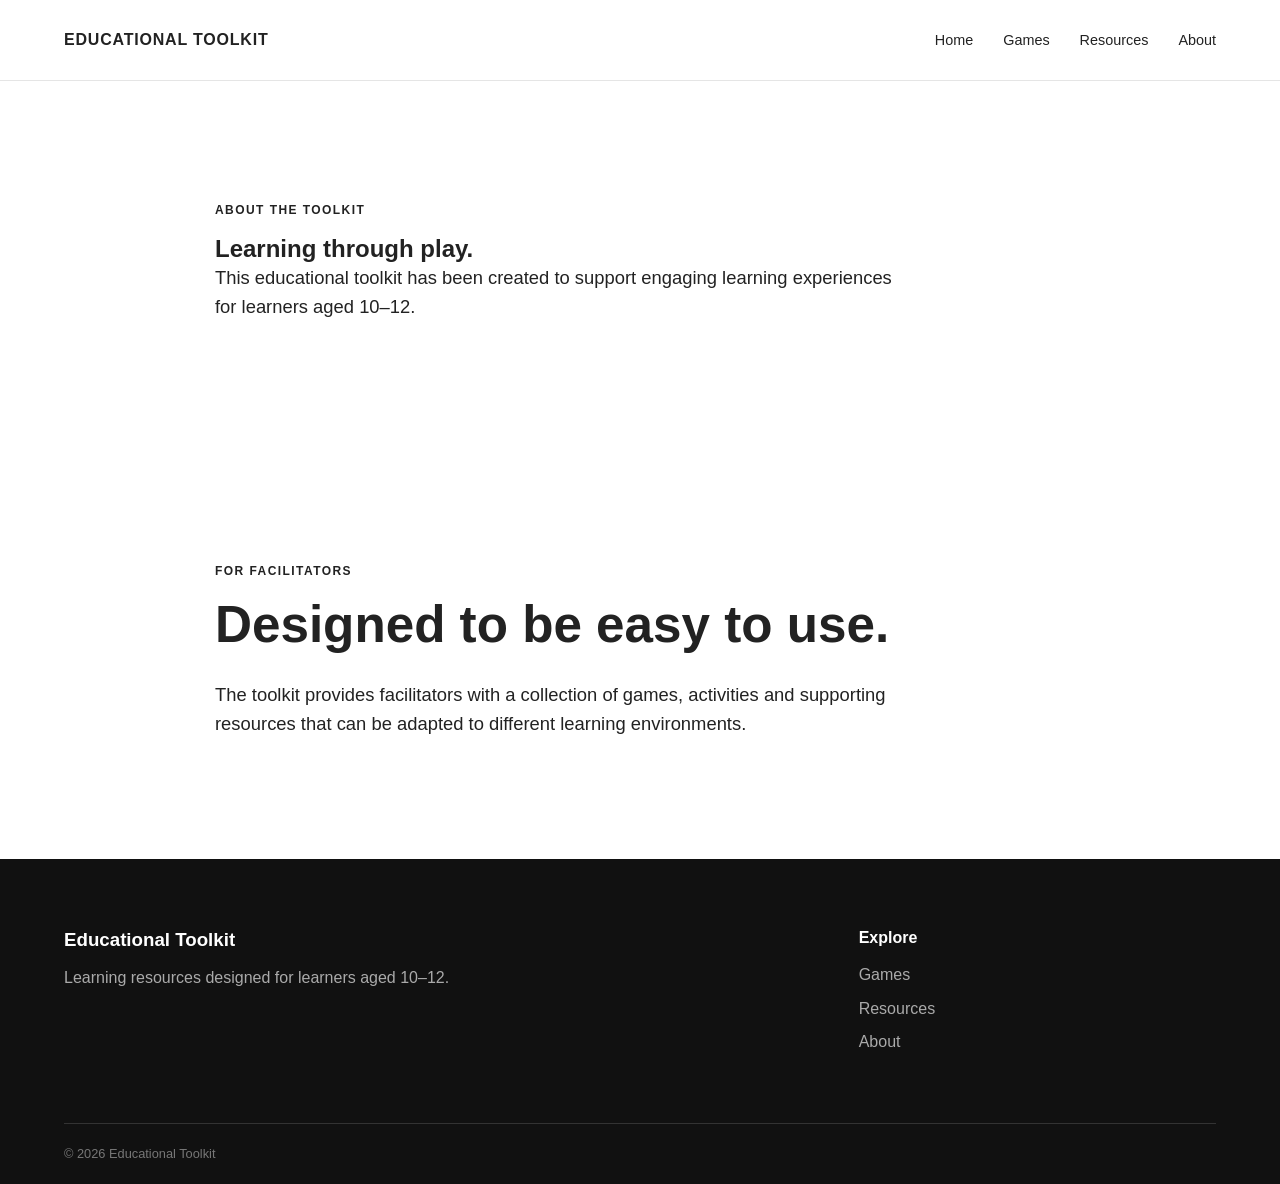
==== about.html @ 52271c6d "Create about.html" ====
<!DOCTYPE html>
<html lang="en">

<head>

    <meta charset="UTF-8">
    <meta name="viewport" content="width=device-width, initial-scale=1.0">

    <title>About | Educational Toolkit</title>

    <link rel="stylesheet" href="css/style.css">

</head>


<body>


    <header>

        <nav>

            <div class="logo">
                EDUCATIONAL TOOLKIT
            </div>

            <ul class="nav-links">

                <li>
                    <a href="index.html">Home</a>
                </li>

                <li>
                    <a href="games.html">Games</a>
                </li>

                <li>
                    <a href="resources.html">Resources</a>
                </li>

                <li>
                    <a href="about.html">About</a>
                </li>

            </ul>

        </nav>

    </header>


    <main>


        <section class="intro">

            <div class="section-container">

                <p class="eyebrow">
                    ABOUT THE TOOLKIT
                </p>

                <h1>
                    Learning through play.
                </h1>

                <p>
                    This educational toolkit has been created to support
                    engaging learning experiences for learners aged 10–12.
                </p>

            </div>

        </section>


        <section class="intro">

            <div class="section-container">

                <p class="eyebrow">
                    FOR FACILITATORS
                </p>

                <h2>
                    Designed to be easy to use.
                </h2>

                <p>
                    The toolkit provides facilitators with a collection
                    of games, activities and supporting resources that
                    can be adapted to different learning environments.
                </p>

            </div>

        </section>


    </main>


    <footer>

        <div class="footer-container">

            <div>

                <h3>
                    Educational Toolkit
                </h3>

                <p>
                    Learning resources designed for learners aged 10–12.
                </p>

            </div>


            <div>

                <h4>
                    Explore
                </h4>

                <a href="games.html">
                    Games
                </a>

                <a href="resources.html">
                    Resources
                </a>

                <a href="about.html">
                    About
                </a>

            </div>

        </div>


        <div class="footer-bottom">

            <p>
                © 2026 Educational Toolkit
            </p>

        </div>

    </footer>


</body>

</html>
---- css/style.css ----
/* ========================================
   RESET
======================================== */

* {
    margin: 0;
    padding: 0;
    box-sizing: border-box;
}

html {
    scroll-behavior: smooth;
}

body {
    font-family: Arial, Helvetica, sans-serif;
    color: #222;
    background: #f8f8f6;
    line-height: 1.6;
}


/* ========================================
   GLOBAL
======================================== */

a {
    color: inherit;
    text-decoration: none;
}

.section-container {
    width: min(1200px, 90%);
    margin: 0 auto;
}

.eyebrow {
    font-size: 0.75rem;
    font-weight: 700;
    letter-spacing: 0.12em;
    text-transform: uppercase;
    margin-bottom: 15px;
}

h1,
h2,
h3,
h4 {
    line-height: 1.15;
}

h2 {
    font-size: clamp(2rem, 4vw, 3.5rem);
}


/* ========================================
   NAVIGATION
======================================== */

header {
    width: 100%;
    background: #ffffff;
    border-bottom: 1px solid #e5e5e5;
}

nav {
    width: min(1200px, 90%);
    min-height: 80px;
    margin: 0 auto;

    display: flex;
    align-items: center;
    justify-content: space-between;
    gap: 30px;
}

.logo {
    font-size: 1rem;
    font-weight: 700;
    letter-spacing: 0.05em;
}

.nav-links {
    display: flex;
    align-items: center;
    gap: 30px;
    list-style: none;
}

.nav-links a {
    font-size: 0.9rem;
    transition: opacity 0.2s ease;
}

.nav-links a:hover {
    opacity: 0.5;
}


/* ========================================
   BUTTONS
======================================== */

.button {
    display: inline-block;

    padding: 14px 24px;

    background: #222;
    color: #fff;

    border: 1px solid #222;
    border-radius: 4px;

    font-size: 0.9rem;
    font-weight: 600;

    transition: all 0.2s ease;
}

.button:hover {
    background: transparent;
    color: #222;
}

.button.secondary {
    background: transparent;
    color: #222;
}

.button.secondary:hover {
    background: #222;
    color: #fff;
}

.text-link {
    font-weight: 600;
    font-size: 0.9rem;
}


/* ========================================
   HERO
======================================== */

.hero {
    min-height: 650px;

    display: flex;
    align-items: center;

    background: #e9e9e4;
}

.hero-content {
    width: min(1200px, 90%);
    margin: 0 auto;
}

.hero h1 {
    max-width: 800px;
    font-size: clamp(3.5rem, 8vw, 7rem);
    margin-bottom: 30px;
    letter-spacing: -0.04em;
}

.hero-text {
    max-width: 600px;
    font-size: 1.2rem;
    margin-bottom: 35px;
}

.hero-buttons {
    display: flex;
    flex-wrap: wrap;
    gap: 12px;
}


/* ========================================
   INTRODUCTION
======================================== */

.intro {
    padding: 120px 0;
    background: #ffffff;
}

.intro .section-container {
    max-width: 850px;
}

.intro h2 {
    margin-bottom: 25px;
}

.intro p:last-child {
    max-width: 700px;
    font-size: 1.15rem;
}


/* ========================================
   GAMES PREVIEW
======================================== */

.games-preview {
    padding: 120px 0;
}

.section-heading {
    display: flex;
    justify-content: space-between;
    align-items: flex-end;
    gap: 30px;

    margin-bottom: 50px;
}

.game-grid {
    display: grid;
    grid-template-columns: repeat(3, 1fr);
    gap: 25px;
}

.game-card {
    background: #ffffff;
    border: 1px solid #e5e5e5;
}

.game-image {
    aspect-ratio: 4 / 3;

    display: flex;
    align-items: center;
    justify-content: center;

    background: #e2e2dc;

    color: #777;
    font-size: 0.75rem;
    letter-spacing: 0.08em;
}

.game-content {
    padding: 30px;
}

.game-number {
    font-size: 0.75rem;
    font-weight: 700;
    margin-bottom: 10px;
}

.game-content h3 {
    font-size: 1.6rem;
    margin-bottom: 12px;
}

.game-content p {
    color: #666;
    margin-bottom: 20px;
}

.game-content a {
    font-size: 0.9rem;
    font-weight: 600;
}


/* ========================================
   RESOURCES
======================================== */

.resources-preview {
    padding: 120px 0;
    background: #222;
    color: #ffffff;
}

.resources-preview .section-container {
    max-width: 800px;
}

.resources-preview h2 {
    margin-bottom: 25px;
}

.resources-preview p:not(.eyebrow) {
    max-width: 650px;
    margin-bottom: 35px;
    color: #d0d0d0;
}

.resources-preview .button {
    background: #ffffff;
    color: #222;
    border-color: #ffffff;
}

.resources-preview .button:hover {
    background: transparent;
    color: #ffffff;
}


/* ========================================
   FOOTER
======================================== */

footer {
    background: #111;
    color: #ffffff;
    padding: 70px 0 20px;
}

.footer-container {
    width: min(1200px, 90%);
    margin: 0 auto 60px;

    display: grid;
    grid-template-columns: 2fr 1fr;
    gap: 80px;
}

.footer-container h3 {
    margin-bottom: 15px;
}

.footer-container h4 {
    margin-bottom: 15px;
}

.footer-container p {
    max-width: 400px;
    color: #aaa;
}

.footer-container a {
    display: block;
    color: #aaa;
    margin-bottom: 8px;
}

.footer-container a:hover {
    color: #ffffff;
}

.footer-bottom {
    width: min(1200px, 90%);
    margin: 0 auto;
    padding-top: 20px;

    border-top: 1px solid #333;

    color: #777;
    font-size: 0.8rem;
}


/* ========================================
   RESPONSIVE
======================================== */

@media (max-width: 800px) {

    nav {
        min-height: auto;
        padding: 20px 0;

        flex-direction: column;
        align-items: flex-start;
    }

    .nav-links {
        flex-wrap: wrap;
        gap: 15px;
    }

    .hero {
        min-height: 550px;
    }

    .game-grid {
        grid-template-columns: 1fr;
    }

    .section-heading {
        align-items: flex-start;
        flex-direction: column;
    }

    .footer-container {
        grid-template-columns: 1fr;
        gap: 40px;
    }

}


@media (max-width: 500px) {

    .hero h1 {
        font-size: 3.2rem;
    }

    .hero-text {
        font-size: 1rem;
    }

    .intro,
    .games-preview,
    .resources-preview {
        padding: 80px 0;
    }

}
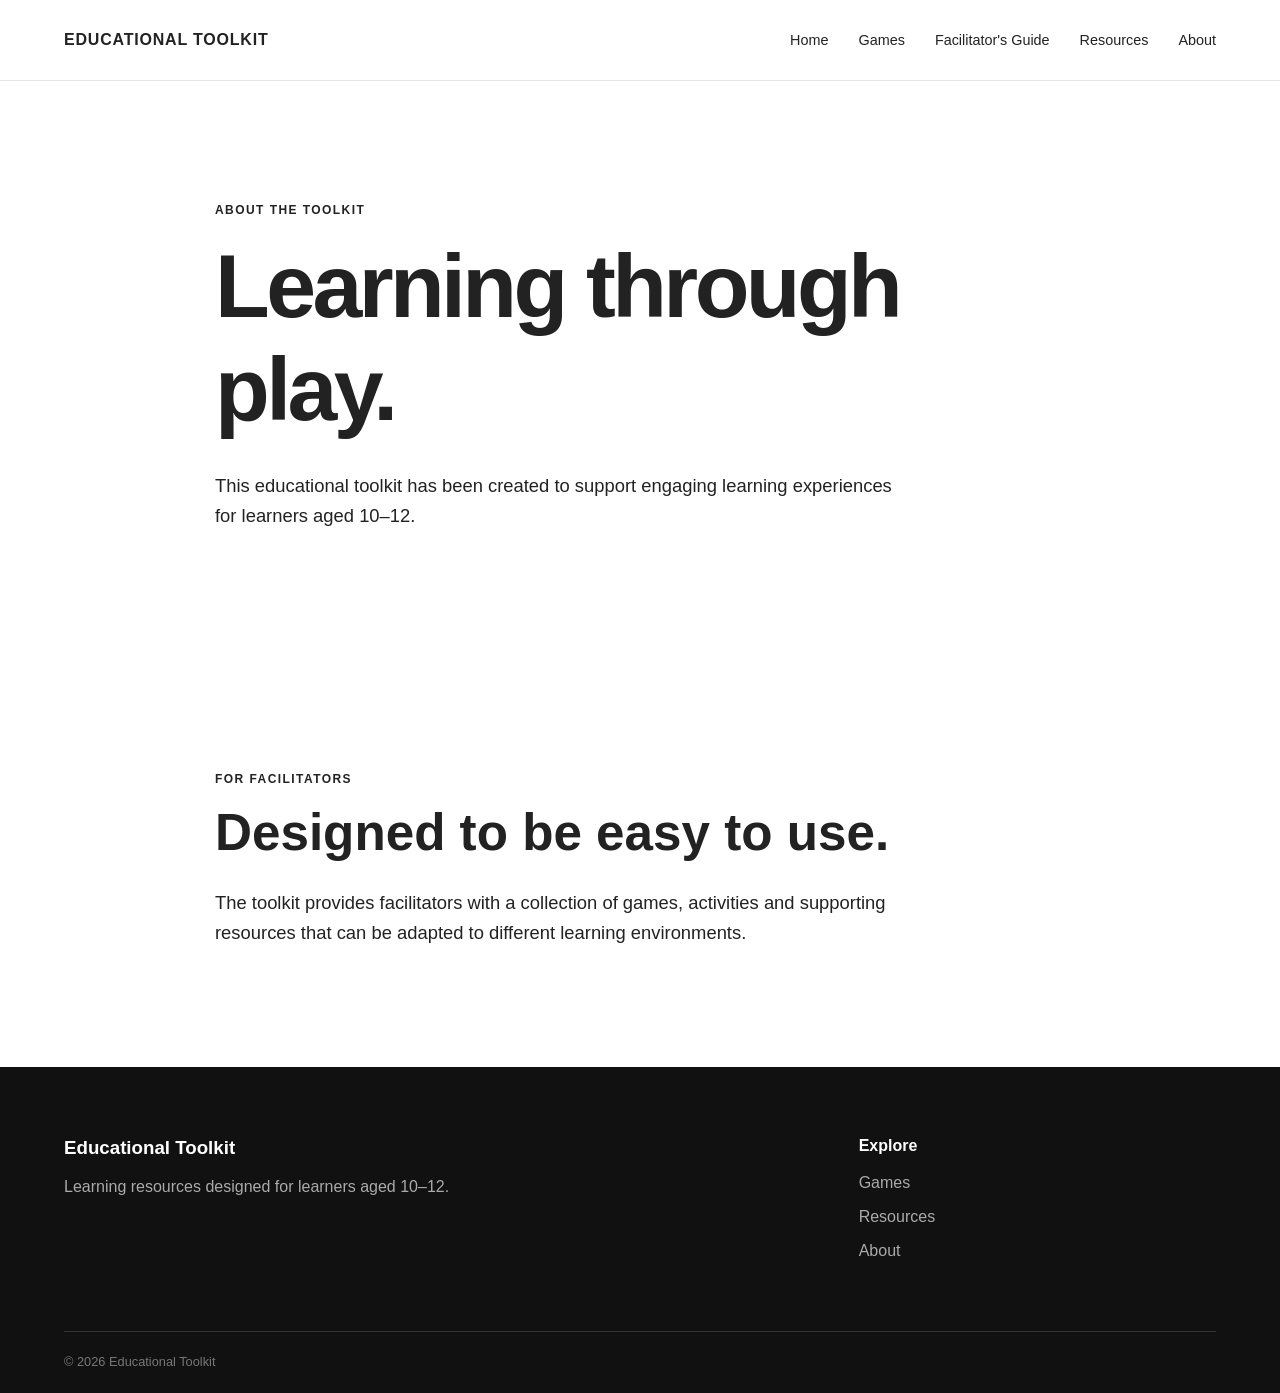
==== commit d6566ad7: "Update about.html" ====
--- a/about.html
+++ b/about.html
@@ -24,26 +24,39 @@
                 EDUCATIONAL TOOLKIT
             </div>
 
-            <ul class="nav-links">
+           <ul class="nav-links">
 
-                <li>
-                    <a href="index.html">Home</a>
-                </li>
+    <li>
+        <a href="index.html">
+            Home
+        </a>
+    </li>
 
-                <li>
-                    <a href="games.html">Games</a>
-                </li>
+    <li>
+        <a href="games.html">
+            Games
+        </a>
+    </li>
 
-                <li>
-                    <a href="resources.html">Resources</a>
-                </li>
+    <li>
+        <a href="facilitator-guide.html">
+            Facilitator's Guide
+        </a>
+    </li>
 
-                <li>
-                    <a href="about.html">About</a>
-                </li>
+    <li>
+        <a href="resources.html">
+            Resources
+        </a>
+    </li>
 
-            </ul>
+    <li>
+        <a href="about.html">
+            About
+        </a>
+    </li>
 
+</ul>
         </nav>
 
     </header>
--- a/css/style.css
+++ b/css/style.css
@@ -108,7 +108,7 @@
     padding: 14px 24px;
 
     background: #222;
-    color: #fff;
+    color: #ffffff;
 
     border: 1px solid #222;
     border-radius: 4px;
@@ -131,7 +131,7 @@
 
 .button.secondary:hover {
     background: #222;
-    color: #fff;
+    color: #ffffff;
 }
 
 .text-link {
@@ -150,26 +150,67 @@
     display: flex;
     align-items: center;
 
-    background: #e9e9e4;
-}
+    position: relative;
+    overflow: hidden;
+
+    background-image: url("../img/landinghero.png");
+    background-size: cover;
+    background-position: center;
+    background-repeat: no-repeat;
+
+    color: #FDFDE5;
+}
+
+
+/* Hero content */
 
 .hero-content {
     width: min(1200px, 90%);
     margin: 0 auto;
-}
+
+    position: relative;
+    z-index: 2;
+
+    color: #FDFDE5;
+}
+
+
+/* Small hero heading */
+
+.hero .eyebrow {
+    color: #FDFDE5;
+}
+
+
+/* Main hero heading */
 
 .hero h1 {
     max-width: 800px;
+
     font-size: clamp(3.5rem, 8vw, 7rem);
+
     margin-bottom: 30px;
+
     letter-spacing: -0.04em;
-}
-
-.hero-text {
+
+    color: #FDFDE5;
+}
+
+
+/* Hero paragraph */
+
+.hero .hero-text {
     max-width: 600px;
+
     font-size: 1.2rem;
+
     margin-bottom: 35px;
-}
+
+    color: #FDFDE5;
+}
+
+
+/* Hero buttons */
 
 .hero-buttons {
     display: flex;
@@ -191,6 +232,14 @@
     max-width: 850px;
 }
 
+.intro h1 {
+    font-size: clamp(3rem, 7vw, 6rem);
+
+    margin-bottom: 30px;
+
+    letter-spacing: -0.04em;
+}
+
 .intro h2 {
     margin-bottom: 25px;
 }
@@ -213,6 +262,7 @@
     display: flex;
     justify-content: space-between;
     align-items: flex-end;
+
     gap: 30px;
 
     margin-bottom: 50px;
@@ -220,51 +270,62 @@
 
 .game-grid {
     display: grid;
-    grid-template-columns: repeat(3, 1fr);
-    gap: 25px;
+    grid-template-columns: repeat(4, 1fr);
+    gap: 20px;
 }
 
 .game-card {
     background: #ffffff;
     border: 1px solid #e5e5e5;
-}
+
+    transition: transform 0.2s ease,
+                box-shadow 0.2s ease;
+}
+
+.game-card:hover {
+    transform: translateY(-4px);
+
+    box-shadow: 0 10px 30px rgba(0, 0, 0, 0.08);
+}
+
+
+/* Placeholder image */
 
 .game-image {
-    aspect-ratio: 4 / 3;
-
-    display: flex;
-    align-items: center;
-    justify-content: center;
+    width: 100%;
+    aspect-ratio: 1 / 1;
+
+    display: block;
+
+    object-fit: cover;
 
     background: #e2e2dc;
-
-    color: #777;
-    font-size: 0.75rem;
-    letter-spacing: 0.08em;
 }
 
 .game-content {
-    padding: 30px;
+    padding: 18px;
 }
 
 .game-number {
-    font-size: 0.75rem;
+    font-size: 0.65rem;
     font-weight: 700;
-    margin-bottom: 10px;
+    margin-bottom: 6px;
 }
 
 .game-content h3 {
-    font-size: 1.6rem;
-    margin-bottom: 12px;
+    font-size: 1.15rem;
+    margin-bottom: 8px;
 }
 
 .game-content p {
     color: #666;
-    margin-bottom: 20px;
+    font-size: 0.85rem;
+    margin-bottom: 15px;
 }
 
 .game-content a {
     font-size: 0.9rem;
+
     font-weight: 600;
 }
 
@@ -275,7 +336,9 @@
 
 .resources-preview {
     padding: 120px 0;
+
     background: #222;
+
     color: #ffffff;
 }
 
@@ -289,18 +352,23 @@
 
 .resources-preview p:not(.eyebrow) {
     max-width: 650px;
+
     margin-bottom: 35px;
+
     color: #d0d0d0;
 }
 
 .resources-preview .button {
     background: #ffffff;
+
     color: #222;
+
     border-color: #ffffff;
 }
 
 .resources-preview .button:hover {
     background: transparent;
+
     color: #ffffff;
 }
 
@@ -310,17 +378,22 @@
 ======================================== */
 
 footer {
-    background: #111;
+    background: #111111;
+
     color: #ffffff;
+
     padding: 70px 0 20px;
 }
 
 .footer-container {
     width: min(1200px, 90%);
+
     margin: 0 auto 60px;
 
     display: grid;
+
     grid-template-columns: 2fr 1fr;
+
     gap: 80px;
 }
 
@@ -334,13 +407,18 @@
 
 .footer-container p {
     max-width: 400px;
-    color: #aaa;
+
+    color: #aaaaaa;
 }
 
 .footer-container a {
     display: block;
-    color: #aaa;
+
+    color: #aaaaaa;
+
     margin-bottom: 8px;
+
+    transition: color 0.2s ease;
 }
 
 .footer-container a:hover {
@@ -349,12 +427,15 @@
 
 .footer-bottom {
     width: min(1200px, 90%);
+
     margin: 0 auto;
+
     padding-top: 20px;
 
-    border-top: 1px solid #333;
-
-    color: #777;
+    border-top: 1px solid #333333;
+
+    color: #777777;
+
     font-size: 0.8rem;
 }
 
@@ -368,7 +449,6 @@
     nav {
         min-height: auto;
         padding: 20px 0;
-
         flex-direction: column;
         align-items: flex-start;
     }
@@ -383,7 +463,7 @@
     }
 
     .game-grid {
-        grid-template-columns: 1fr;
+        grid-template-columns: repeat(2, 1fr);
     }
 
     .section-heading {
@@ -395,9 +475,12 @@
         grid-template-columns: 1fr;
         gap: 40px;
     }
-
-}
-
+}
+
+
+/* ========================================
+   SMALL MOBILE
+======================================== */
 
 @media (max-width: 500px) {
 
@@ -407,6 +490,15 @@
 
     .hero-text {
         font-size: 1rem;
+    }
+
+    .hero-buttons {
+        flex-direction: column;
+        align-items: flex-start;
+    }
+
+    .game-grid {
+        grid-template-columns: 1fr;
     }
 
     .intro,
@@ -414,5 +506,717 @@
     .resources-preview {
         padding: 80px 0;
     }
-
-}
+}
+
+/* ========================================
+   GAME DETAIL PAGE
+======================================== */
+
+.game-detail-hero {
+    padding: 80px 0 120px;
+    background: #f8f8f6;
+}
+
+.back-link {
+    display: inline-block;
+    margin-bottom: 50px;
+
+    font-size: 0.9rem;
+    font-weight: 600;
+
+    color: #222;
+}
+
+.game-detail-grid {
+    display: grid;
+    grid-template-columns: 1fr 1fr;
+    gap: 80px;
+
+    align-items: center;
+}
+
+.game-detail-image {
+    width: 100%;
+}
+
+.game-detail-image img {
+    display: block;
+
+    width: 100%;
+    height: auto;
+
+    object-fit: cover;
+}
+
+.game-detail-info h1 {
+    font-size: clamp(3rem, 6vw, 5.5rem);
+
+    margin-bottom: 25px;
+
+    letter-spacing: -0.04em;
+}
+
+.game-intro {
+    max-width: 600px;
+
+    font-size: 1.15rem;
+
+    color: #555;
+
+    margin-bottom: 40px;
+}
+
+
+/* Game information */
+
+.game-meta {
+    display: flex;
+    flex-wrap: wrap;
+
+    gap: 35px;
+
+    padding: 25px 0;
+
+    margin-bottom: 30px;
+
+    border-top: 1px solid #ddd;
+    border-bottom: 1px solid #ddd;
+}
+
+.game-meta div {
+    display: flex;
+    flex-direction: column;
+
+    gap: 4px;
+}
+
+.game-meta span {
+    font-size: 0.7rem;
+
+    font-weight: 700;
+
+    text-transform: uppercase;
+
+    letter-spacing: 0.1em;
+
+    color: #777;
+}
+
+.game-meta strong {
+    font-size: 0.95rem;
+}
+
+
+/* Download buttons */
+
+.download-buttons {
+    display: flex;
+    flex-wrap: wrap;
+
+    gap: 12px;
+}
+
+
+/* ========================================
+   GAME DESCRIPTION
+======================================== */
+
+.game-description {
+    padding: 120px 0;
+
+    background: #ffffff;
+}
+
+.game-description-grid {
+    display: grid;
+
+    grid-template-columns: 1fr 1fr;
+
+    gap: 80px;
+}
+
+.game-description h2 {
+    margin-top: 10px;
+}
+
+.game-description-grid > div:last-child p {
+    max-width: 650px;
+
+    margin-bottom: 20px;
+
+    color: #555;
+
+    font-size: 1.05rem;
+}
+
+
+/* ========================================
+   LEARNING OUTCOMES
+======================================== */
+
+.learning-outcomes {
+    padding: 120px 0;
+
+    background: #f8f8f6;
+}
+
+.learning-outcomes h2 {
+    margin-bottom: 50px;
+}
+
+.outcomes-grid {
+    display: grid;
+
+    grid-template-columns: repeat(3, 1fr);
+
+    gap: 30px;
+}
+
+.outcome {
+    padding: 30px;
+
+    background: #ffffff;
+
+    border: 1px solid #e5e5e5;
+}
+
+.outcome span {
+    display: block;
+
+    font-size: 0.7rem;
+
+    font-weight: 700;
+
+    margin-bottom: 25px;
+
+    letter-spacing: 0.1em;
+}
+
+.outcome h3 {
+    font-size: 1.3rem;
+
+    margin-bottom: 12px;
+}
+
+.outcome p {
+    color: #666;
+
+    font-size: 0.9rem;
+}
+
+
+/* ========================================
+   DOWNLOAD SECTION
+======================================== */
+
+.download-section {
+    padding: 120px 0;
+
+    background: #222;
+
+    color: #ffffff;
+}
+
+.download-section h2 {
+    margin-bottom: 20px;
+}
+
+.download-section > .section-container > p:not(.eyebrow) {
+    max-width: 600px;
+
+    margin-bottom: 35px;
+
+    color: #d0d0d0;
+}
+
+.download-section .button {
+    background: #ffffff;
+
+    color: #222;
+
+    border-color: #ffffff;
+}
+
+.download-section .button:hover {
+    background: transparent;
+
+    color: #ffffff;
+}
+
+.download-section .button.secondary {
+    background: transparent;
+
+    color: #ffffff;
+
+    border-color: #ffffff;
+}
+
+.download-section .button.secondary:hover {
+    background: #ffffff;
+
+    color: #222;
+}
+
+
+/* ========================================
+   GAME PAGE RESPONSIVE
+======================================== */
+
+@media (max-width: 800px) {
+
+    .game-detail-grid {
+        grid-template-columns: 1fr;
+
+        gap: 50px;
+    }
+
+    .game-description-grid {
+        grid-template-columns: 1fr;
+
+        gap: 40px;
+    }
+
+    .outcomes-grid {
+        grid-template-columns: 1fr;
+    }
+
+    .game-detail-hero,
+    .game-description,
+    .learning-outcomes,
+    .download-section {
+        padding: 80px 0;
+    }
+
+}
+
+
+@media (max-width: 500px) {
+
+    .game-detail-info h1 {
+        font-size: 3rem;
+    }
+
+    .game-meta {
+        gap: 20px;
+    }
+
+    .download-buttons {
+        flex-direction: column;
+
+/* ========================================
+   FACILITATOR'S GUIDE
+======================================== */
+
+.guide-hero {
+    padding: 120px 0;
+    background: #f8f8f6;
+}
+
+.guide-hero .section-container {
+    max-width: 900px;
+}
+
+.guide-hero h1 {
+    font-size: clamp(3.5rem, 8vw, 7rem);
+    margin-bottom: 30px;
+    letter-spacing: -0.04em;
+}
+
+.guide-intro {
+    max-width: 650px;
+    font-size: 1.25rem;
+    color: #555;
+    margin-bottom: 35px;
+}
+
+
+/* ========================================
+   GUIDE ABOUT
+======================================== */
+
+.guide-about {
+    padding: 120px 0;
+    background: #ffffff;
+}
+
+.guide-grid {
+    display: grid;
+    grid-template-columns: 1fr 1fr;
+    gap: 80px;
+    align-items: start;
+}
+
+.guide-grid h2 {
+    margin-bottom: 25px;
+}
+
+.guide-grid p {
+    color: #666;
+    margin-bottom: 20px;
+}
+
+
+/* ========================================
+   GUIDE CONTENT
+======================================== */
+
+.guide-content {
+    padding: 120px 0;
+    background: #f8f8f6;
+}
+
+.guide-content h2 {
+    margin-bottom: 50px;
+}
+
+.guide-cards {
+    display: grid;
+    grid-template-columns: repeat(2, 1fr);
+    gap: 20px;
+}
+
+.guide-card {
+    background: #ffffff;
+    border: 1px solid #e5e5e5;
+    padding: 35px;
+    transition: transform 0.2s ease,
+                box-shadow 0.2s ease;
+}
+
+.guide-card:hover {
+    transform: translateY(-4px);
+    box-shadow: 0 10px 30px rgba(0, 0, 0, 0.08);
+}
+
+.guide-card span {
+    display: block;
+    font-size: 0.7rem;
+    font-weight: 700;
+    margin-bottom: 20px;
+}
+
+.guide-card h3 {
+    font-size: 1.4rem;
+    margin-bottom: 12px;
+}
+
+.guide-card p {
+    color: #666;
+    font-size: 0.95rem;
+}
+
+
+/* ========================================
+   GUIDE STEPS
+======================================== */
+
+.guide-steps {
+    padding: 120px 0;
+    background: #ffffff;
+}
+
+.guide-steps h2 {
+    margin-bottom: 50px;
+}
+
+.steps-grid {
+    display: grid;
+    grid-template-columns: repeat(4, 1fr);
+    gap: 25px;
+}
+
+.guide-step {
+    border-top: 1px solid #222;
+    padding-top: 25px;
+}
+
+.guide-step span {
+    display: block;
+    font-size: 0.7rem;
+    font-weight: 700;
+    margin-bottom: 20px;
+}
+
+.guide-step h3 {
+    font-size: 1.3rem;
+    margin-bottom: 12px;
+}
+
+.guide-step p {
+    color: #666;
+    font-size: 0.9rem;
+}
+
+
+/* ========================================
+   GUIDE DOWNLOAD
+======================================== */
+
+.guide-download {
+    padding: 120px 0;
+    background: #222;
+    color: #ffffff;
+}
+
+.guide-download .section-container {
+    max-width: 800px;
+}
+
+.guide-download h2 {
+    margin-bottom: 25px;
+}
+
+.guide-download p:not(.eyebrow) {
+    max-width: 600px;
+    color: #d0d0d0;
+    margin-bottom: 35px;
+}
+
+.guide-download .button {
+    background: #ffffff;
+    color: #222;
+    border-color: #ffffff;
+}
+
+.guide-download .button:hover {
+    background: transparent;
+    color: #ffffff;
+}
+
+
+/* ========================================
+   GUIDE RESPONSIVE
+======================================== */
+
+@media (max-width: 800px) {
+
+    .guide-grid {
+        grid-template-columns: 1fr;
+        gap: 40px;
+    }
+
+    .guide-cards {
+        grid-template-columns: 1fr;
+    }
+
+    .steps-grid {
+        grid-template-columns: 1fr 1fr;
+        gap: 40px 20px;
+    }
+
+    .guide-hero,
+    .guide-about,
+    .guide-content,
+    .guide-steps,
+    .guide-download {
+        padding: 80px 0;
+    }
+
+}
+
+
+@media (max-width: 500px) {
+
+    .steps-grid {
+        grid-template-columns: 1fr;
+    }
+
+    .guide-hero h1 {
+        font-size: 3.2rem;
+    }
+
+    .guide-intro {
+        font-size: 1rem;
+    }
+
+}
+        align-items: flex-start;
+    }
+
+}
+
+/* ========================================
+   FACILITATOR GUIDE PAGE
+======================================== */
+
+.facilitator-page {
+    background: #f8f8f6;
+}
+
+
+/* HERO */
+
+.facilitator-page .guide-hero {
+    padding: 120px 0;
+    background: #f8f8f6;
+}
+
+.facilitator-page .guide-hero .section-container {
+    max-width: 900px;
+}
+
+.facilitator-page .guide-hero h1 {
+    font-size: clamp(3.5rem, 8vw, 7rem);
+    margin-bottom: 30px;
+    letter-spacing: -0.04em;
+}
+
+.facilitator-page .guide-intro {
+    max-width: 650px;
+    font-size: 1.25rem;
+    color: #555;
+    margin-bottom: 35px;
+}
+
+
+/* ABOUT */
+
+.facilitator-page .guide-about {
+    padding: 120px 0;
+    background: #ffffff;
+}
+
+.facilitator-page .guide-grid {
+    display: grid;
+    grid-template-columns: 1fr 1fr;
+    gap: 80px;
+}
+
+.facilitator-page .guide-grid p {
+    color: #666;
+    margin-bottom: 20px;
+}
+
+
+/* CONTENT */
+
+.facilitator-page .guide-content {
+    padding: 120px 0;
+    background: #f8f8f6;
+}
+
+.facilitator-page .guide-content h2 {
+    margin-bottom: 50px;
+}
+
+.facilitator-page .guide-cards {
+    display: grid;
+    grid-template-columns: repeat(2, 1fr);
+    gap: 20px;
+}
+
+.facilitator-page .guide-card {
+    background: #ffffff;
+    border: 1px solid #e5e5e5;
+    padding: 35px;
+}
+
+.facilitator-page .guide-card span {
+    display: block;
+    font-size: 0.7rem;
+    font-weight: 700;
+    margin-bottom: 20px;
+}
+
+.facilitator-page .guide-card h3 {
+    font-size: 1.4rem;
+    margin-bottom: 12px;
+}
+
+.facilitator-page .guide-card p {
+    color: #666;
+}
+
+
+/* STEPS */
+
+.facilitator-page .guide-steps {
+    padding: 120px 0;
+    background: #ffffff;
+}
+
+.facilitator-page .guide-steps h2 {
+    margin-bottom: 50px;
+}
+
+.facilitator-page .guide-steps .steps-grid {
+    display: grid;
+    grid-template-columns: repeat(4, 1fr);
+    gap: 25px;
+}
+
+.facilitator-page .guide-step {
+    border-top: 1px solid #222;
+    padding-top: 25px;
+}
+
+.facilitator-page .guide-step span {
+    display: block;
+    font-size: 0.7rem;
+    font-weight: 700;
+    margin-bottom: 20px;
+}
+
+.facilitator-page .guide-step h3 {
+    font-size: 1.3rem;
+    margin-bottom: 12px;
+}
+
+.facilitator-page .guide-step p {
+    color: #666;
+}
+
+
+/* DOWNLOAD */
+
+.facilitator-page .guide-download {
+    padding: 120px 0;
+    background: #222;
+    color: #ffffff;
+}
+
+.facilitator-page .guide-download .section-container {
+    max-width: 800px;
+}
+
+.facilitator-page .guide-download h2 {
+    margin-bottom: 25px;
+}
+
+.facilitator-page .guide-download p:not(.eyebrow) {
+    color: #d0d0d0;
+    margin-bottom: 35px;
+}
+
+
+/* MOBILE */
+
+@media (max-width: 800px) {
+
+    .facilitator-page .guide-grid {
+        grid-template-columns: 1fr;
+        gap: 40px;
+    }
+
+    .facilitator-page .guide-cards {
+        grid-template-columns: 1fr;
+    }
+
+    .facilitator-page .guide-steps .steps-grid {
+        grid-template-columns: 1fr 1fr;
+    }
+
+}
+
+
+@media (max-width: 500px) {
+
+    .facilitator-page .guide-steps .steps-grid {
+        grid-template-columns: 1fr;
+    }
+
+    .facilitator-page .guide-hero h1 {
+        font-size: 3.2rem;
+    }
+
+}
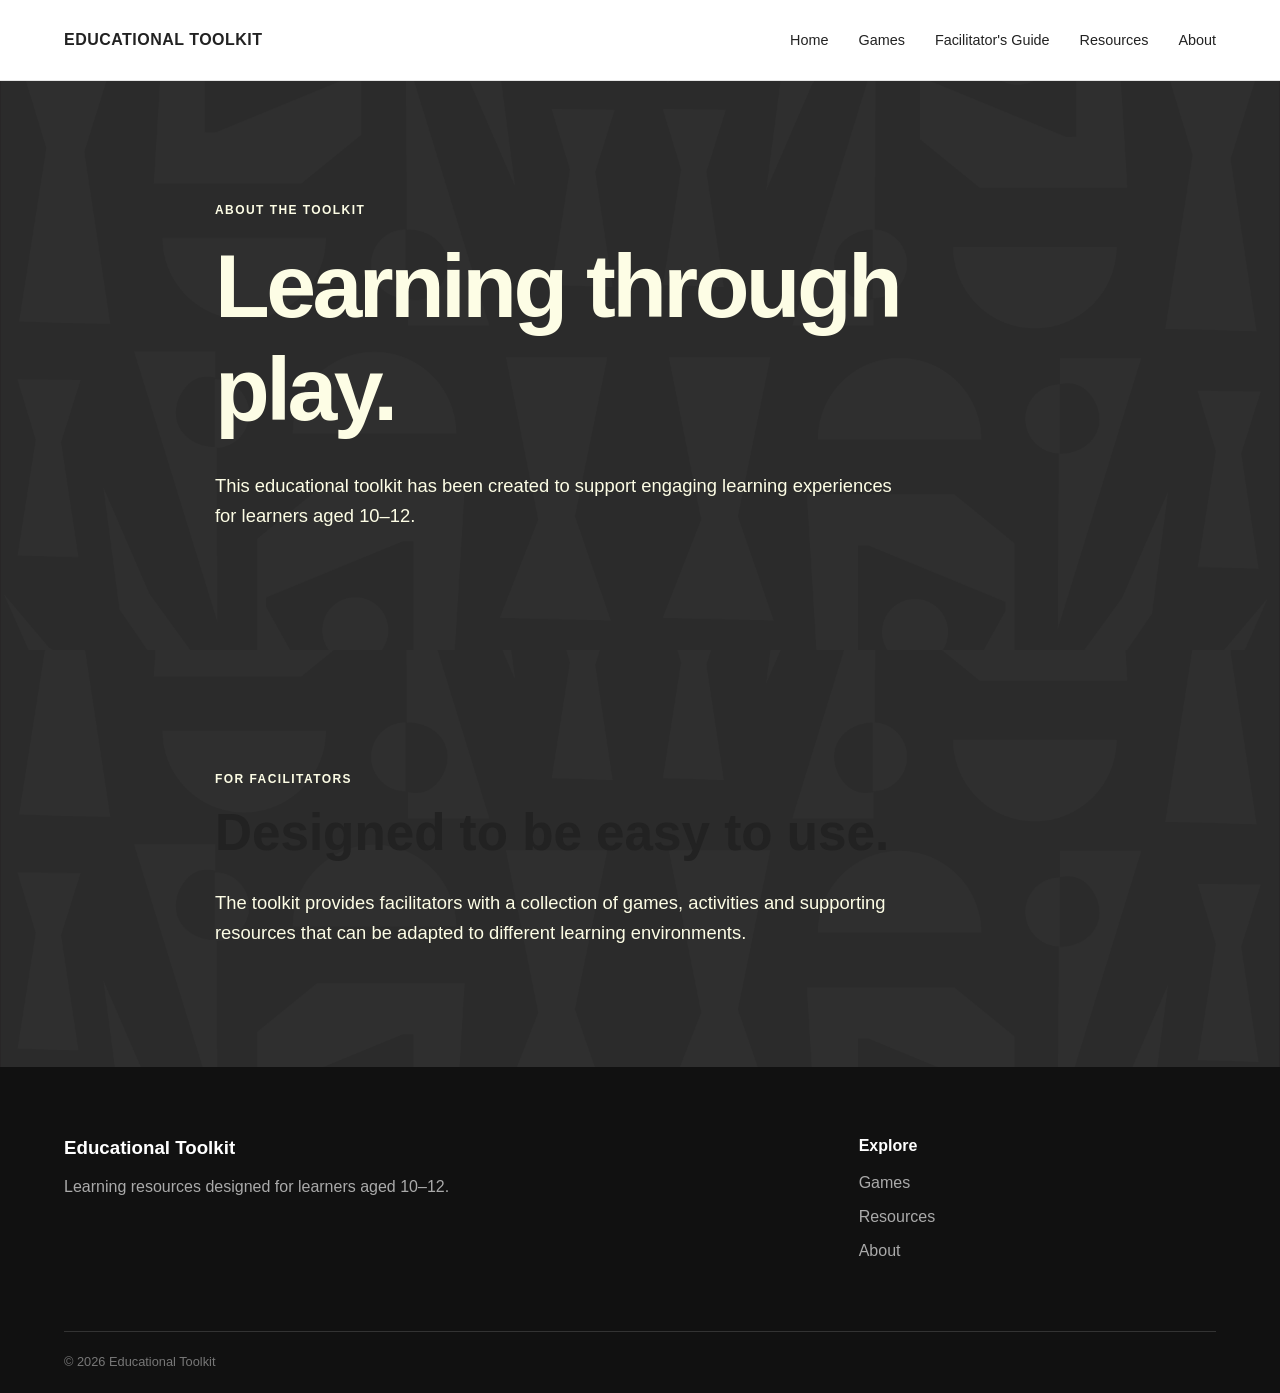
==== commit 330a5959: "Update about.html" ====
--- a/about.html
+++ b/about.html
@@ -87,7 +87,7 @@
         </section>
 
 
-        <section class="intro">
+        <section class="intro about-facilitators">
 
             <div class="section-container">
 
--- a/css/style.css
+++ b/css/style.css
@@ -76,9 +76,19 @@
 }
 
 .logo {
+    display: flex;
+    align-items: center;
+    gap: 10px;
+
     font-size: 1rem;
     font-weight: 700;
-    letter-spacing: 0.05em;
+    letter-spacing: 0.03em;
+}
+
+.logo img {
+    height: 30px;
+    width: auto;
+    display: block;
 }
 
 .nav-links {
@@ -107,10 +117,10 @@
 
     padding: 14px 24px;
 
-    background: #222;
-    color: #ffffff;
-
-    border: 1px solid #222;
+    background: #414F9B;
+    color: #292929;
+
+    border: 1px solid #414F9B;
     border-radius: 4px;
 
     font-size: 0.9rem;
@@ -121,22 +131,22 @@
 
 .button:hover {
     background: transparent;
-    color: #222;
-}
+    color: #FDFDE5;
+    border-color: #FDFDE5;
+}
+
+
+/* OUTLINE BUTTON */
 
 .button.secondary {
     background: transparent;
-    color: #222;
+    color: #414F9B;
+    border: 1px solid #414F9B;
 }
 
 .button.secondary:hover {
-    background: #222;
-    color: #ffffff;
-}
-
-.text-link {
-    font-weight: 600;
-    font-size: 0.9rem;
+    background: #414F9B;
+    color: #292929;
 }
 
 
@@ -153,7 +163,7 @@
     position: relative;
     overflow: hidden;
 
-    background-image: url("../img/landinghero.png");
+    background-image: url("../img/header2.png");
     background-size: cover;
     background-position: center;
     background-repeat: no-repeat;
@@ -225,7 +235,16 @@
 
 .intro {
     padding: 120px 0;
-    background: #ffffff;
+
+    background-image: url("../img/header1.png");
+    background-size: cover;
+    background-position: center;
+    background-repeat: no-repeat;
+}
+.intro .eyebrow,
+.intro h1,
+.intro p {
+    color: #FDFDE5;
 }
 
 .intro .section-container {
@@ -256,6 +275,31 @@
 
 .games-preview {
     padding: 120px 0;
+
+    background-image: url("../img/header1.png");
+    background-size: cover;
+    background-position: center;
+    background-repeat: no-repeat;
+}
+
+.section-heading {
+    display: flex;
+    justify-content: space-between;
+    align-items: flex-end;
+
+    gap: 30px;
+
+    margin-bottom: 50px;
+
+    color: #FDFDE5;
+}
+
+/* Games section heading text */
+
+.games-preview .section-heading .eyebrow,
+.games-preview .section-heading h2,
+.games-preview .section-heading p {
+    color: #FDFDE5;
 }
 
 .section-heading {
@@ -808,8 +852,15 @@
 ======================================== */
 
 .guide-hero {
-    padding: 120px 0;
-    background: #f8f8f6;
+    min-height: 500px;
+
+    display: flex;
+    align-items: center;
+
+    background-image: url("../img/header1.png");
+    background-size: cover;
+    background-position: center;
+    background-repeat: no-repeat;
 }
 
 .guide-hero .section-container {
@@ -861,8 +912,15 @@
 ======================================== */
 
 .guide-content {
-    padding: 120px 0;
-    background: #f8f8f6;
+    background-image: url("../img/header1.png");
+    background-size: cover;
+    background-position: center;
+    background-repeat: no-repeat;
+}
+
+.guide-content .eyebrow,
+.guide-content h2 {
+    color: #FDFDE5;
 }
 
 .guide-content h2 {
@@ -904,8 +962,7 @@
     color: #666;
     font-size: 0.95rem;
 }
-
-
+       
 /* ========================================
    GUIDE STEPS
 ======================================== */
@@ -1048,7 +1105,11 @@
 
 .facilitator-page .guide-hero {
     padding: 120px 0;
-    background: #f8f8f6;
+
+    background-image: url("../img/header1.png");
+    background-size: cover;
+    background-position: center;
+    background-repeat: no-repeat;
 }
 
 .facilitator-page .guide-hero .section-container {
@@ -1059,6 +1120,7 @@
     font-size: clamp(3.5rem, 8vw, 7rem);
     margin-bottom: 30px;
     letter-spacing: -0.04em;
+    color: #FDFDE5;
 }
 
 .facilitator-page .guide-intro {
@@ -1068,6 +1130,13 @@
     margin-bottom: 35px;
 }
 
+/* HEADER TEXT COLOUR */
+
+.facilitator-page .guide-hero .eyebrow,
+.facilitator-page .guide-hero h1,
+.facilitator-page .guide-hero .guide-intro {
+    color: #FDFDE5;
+}
 
 /* ABOUT */
 
@@ -1188,6 +1257,19 @@
     margin-bottom: 35px;
 }
 
+/* WHAT'S INSIDE SECTION */
+
+.facilitator-page section.guide-content {
+    background-image: url("../img/header1.png") !important;
+    background-size: cover !important;
+    background-position: center !important;
+    background-repeat: no-repeat !important;
+}
+
+.facilitator-page section.guide-content .eyebrow,
+.facilitator-page section.guide-content h2 {
+    color: #FDFDE5 !important;
+}
 
 /* MOBILE */
 
@@ -1220,3 +1302,34 @@
     }
 
 }
+
+.home-intro {
+    background-image: none;
+    background-color: #ffffff;
+}
+
+.home-intro p:last-child {
+    color: #292929;
+}
+
+
+//GAMES PAGE//
+
+.games-page .games-preview {
+    background-image: none !important;
+    background-color: #ffffff;
+}
+
+/* REMOVE BACKGROUND FROM GAMES PAGE ONLY */
+
+.games-page .games-preview {
+    background-image: none !important;
+    background-color: #ffffff !important;
+}
+
+/* REMOVE BACKGROUND FROM GAME CARDS SECTION */
+
+.games-page .games-preview {
+    background-image: none !important;
+    background-color: #ffffff !important;
+}
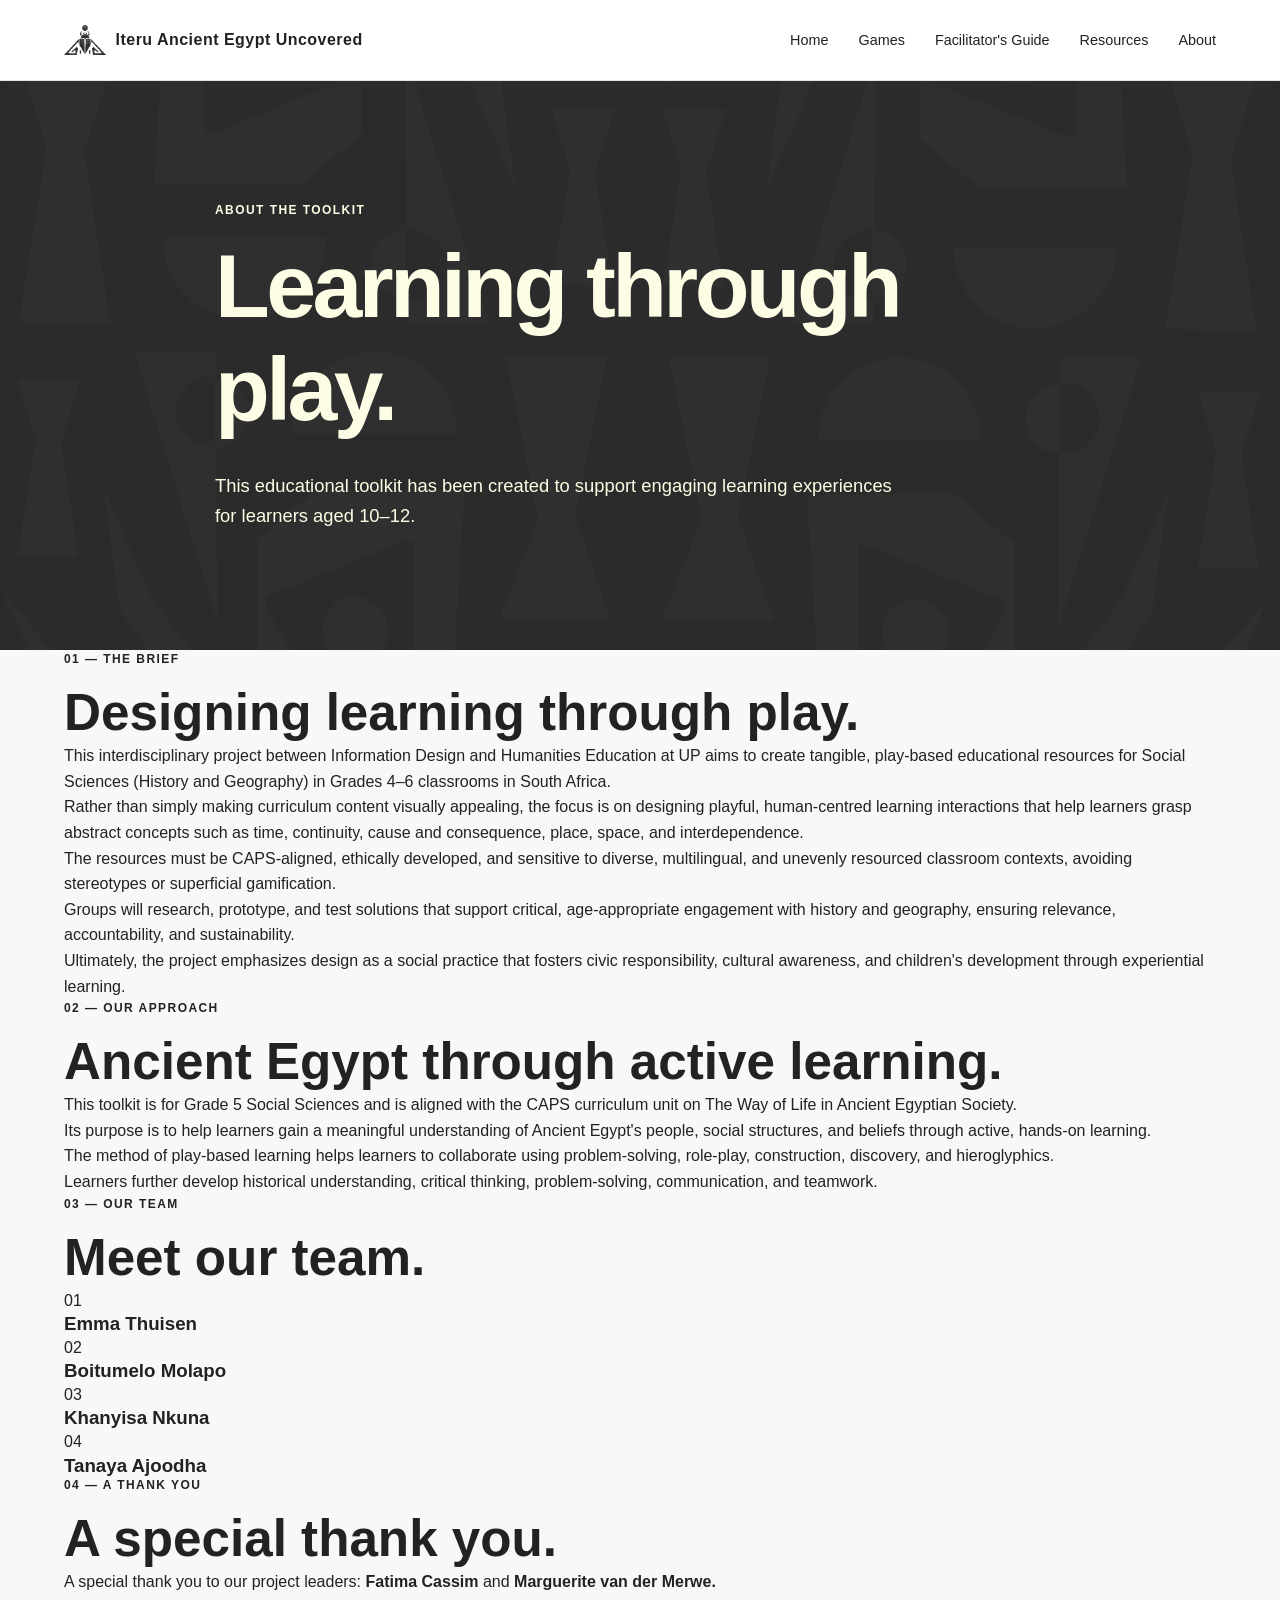
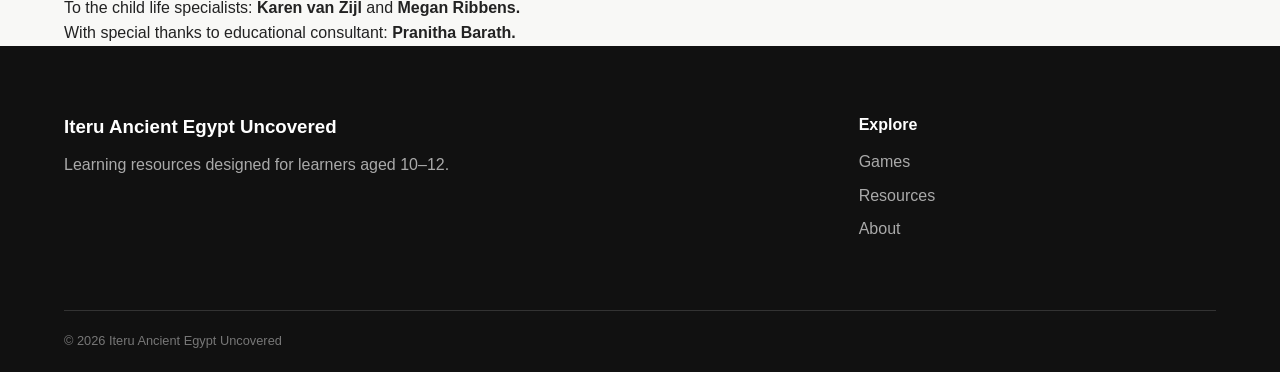
==== commit 24eb1f34: "Update about.html" ====
--- a/about.html
+++ b/about.html
@@ -12,106 +12,310 @@
 
 </head>
 
-
 <body>
 
 
+    <!-- ========================================
+         HEADER
+    ========================================= -->
+
     <header>
 
         <nav>
 
             <div class="logo">
-                EDUCATIONAL TOOLKIT
-            </div>
-
-           <ul class="nav-links">
-
-    <li>
-        <a href="index.html">
-            Home
-        </a>
-    </li>
-
-    <li>
-        <a href="games.html">
-            Games
-        </a>
-    </li>
-
-    <li>
-        <a href="facilitator-guide.html">
-            Facilitator's Guide
-        </a>
-    </li>
-
-    <li>
-        <a href="resources.html">
-            Resources
-        </a>
-    </li>
-
-    <li>
-        <a href="about.html">
-            About
-        </a>
-    </li>
-
-</ul>
+                <img src="img/logo.png" alt="Iteru Ancient Egypt Uncovered logo">
+                <span>Iteru Ancient Egypt Uncovered</span>
+            </div>
+
+            <ul class="nav-links">
+
+                <li>
+                    <a href="index.html">
+                        Home
+                    </a>
+                </li>
+
+                <li>
+                    <a href="games.html">
+                        Games
+                    </a>
+                </li>
+
+                <li>
+                    <a href="facilitator-guide.html">
+                        Facilitator's Guide
+                    </a>
+                </li>
+
+                <li>
+                    <a href="resources.html">
+                        Resources
+                    </a>
+                </li>
+
+                <li>
+                    <a href="about.html">
+                        About
+                    </a>
+                </li>
+
+            </ul>
+
         </nav>
 
     </header>
 
 
+    <!-- ========================================
+         MAIN CONTENT
+    ========================================= -->
+
     <main>
 
 
-        <section class="intro">
-
-            <div class="section-container">
-
-                <p class="eyebrow">
-                    ABOUT THE TOOLKIT
+    <!-- ========================================
+         ABOUT HEADER
+    ========================================= -->
+
+    <section class="intro">
+
+        <div class="section-container">
+
+            <p class="eyebrow">
+                ABOUT THE TOOLKIT
+            </p>
+
+            <h1>
+                Learning through play.
+            </h1>
+
+            <p>
+                This educational toolkit has been created to support
+                engaging learning experiences for learners aged 10–12.
+            </p>
+
+        </div>
+
+    </section>
+
+    <!-- ========================================
+         THE BRIEF
+    ========================================= -->
+
+    <section class="about-section">
+
+        <div class="section-container">
+
+            <p class="eyebrow">
+                01 — THE BRIEF
+            </p>
+
+            <h2>
+                Designing learning through play.
+            </h2>
+
+            <p class="about-large-text">
+                This interdisciplinary project between Information Design
+                and Humanities Education at UP aims to create tangible,
+                play-based educational resources for Social Sciences
+                (History and Geography) in Grades 4–6 classrooms in
+                South Africa.
+            </p>
+
+            <p>
+                Rather than simply making curriculum content visually
+                appealing, the focus is on designing playful,
+                human-centred learning interactions that help learners
+                grasp abstract concepts such as time, continuity, cause
+                and consequence, place, space, and interdependence.
+            </p>
+
+            <p>
+                The resources must be CAPS-aligned, ethically developed,
+                and sensitive to diverse, multilingual, and unevenly
+                resourced classroom contexts, avoiding stereotypes or
+                superficial gamification.
+            </p>
+
+            <p>
+                Groups will research, prototype, and test solutions that
+                support critical, age-appropriate engagement with history
+                and geography, ensuring relevance, accountability, and
+                sustainability.
+            </p>
+
+            <p>
+                Ultimately, the project emphasizes design as a social
+                practice that fosters civic responsibility, cultural
+                awareness, and children's development through experiential
+                learning.
+            </p>
+
+        </div>
+
+    </section>
+
+
+    <!-- ========================================
+         OUR APPROACH
+    ======================================== -->
+
+    <section class="about-section about-approach">
+
+        <div class="section-container">
+
+            <p class="eyebrow">
+                02 — OUR APPROACH
+            </p>
+
+            <h2>
+                Ancient Egypt through active learning.
+            </h2>
+
+            <p class="about-large-text">
+                This toolkit is for Grade 5 Social Sciences and is aligned
+                with the CAPS curriculum unit on The Way of Life in Ancient
+                Egyptian Society.
+            </p>
+
+            <p>
+                Its purpose is to help learners gain a meaningful
+                understanding of Ancient Egypt's people, social structures,
+                and beliefs through active, hands-on learning.
+            </p>
+
+            <p>
+                The method of play-based learning helps learners to
+                collaborate using problem-solving, role-play, construction,
+                discovery, and hieroglyphics.
+            </p>
+
+            <p>
+                Learners further develop historical understanding,
+                critical thinking, problem-solving, communication,
+                and teamwork.
+            </p>
+
+        </div>
+
+    </section>
+
+
+    <!-- ========================================
+         OUR TEAM
+    ========================================= -->
+
+    <section class="about-section team-section">
+
+        <div class="section-container">
+
+            <p class="eyebrow">
+                03 — OUR TEAM
+            </p>
+
+            <h2>
+                Meet our team.
+            </h2>
+
+            <div class="team-grid">
+
+                <div class="team-card">
+
+                    <span>01</span>
+
+                    <h3>
+                        Emma Thuisen
+                    </h3>
+
+                </div>
+
+
+                <div class="team-card">
+
+                    <span>02</span>
+
+                    <h3>
+                        Boitumelo Molapo
+                    </h3>
+
+                </div>
+
+
+                <div class="team-card">
+
+                    <span>03</span>
+
+                    <h3>
+                        Khanyisa Nkuna
+                    </h3>
+
+                </div>
+
+
+                <div class="team-card">
+
+                    <span>04</span>
+
+                    <h3>
+                        Tanaya Ajoodha
+                    </h3>
+
+                </div>
+
+            </div>
+
+        </div>
+
+    </section>
+
+
+    <!-- ========================================
+         THANK YOU
+    ========================================= -->
+
+    <section class="about-thank-you">
+
+        <div class="section-container">
+
+            <p class="eyebrow">
+                04 — A THANK YOU
+            </p>
+
+            <h2>
+                A special thank you.
+            </h2>
+
+            <div class="thank-you-content">
+
+                <p>
+                    A special thank you to our project leaders:
+                    <strong>Fatima Cassim</strong> and
+                    <strong>Marguerite van der Merwe.</strong>
                 </p>
 
-                <h1>
-                    Learning through play.
-                </h1>
-
                 <p>
-                    This educational toolkit has been created to support
-                    engaging learning experiences for learners aged 10–12.
+                    To the child life specialists:
+                    <strong>Karen van Zijl</strong> and
+                    <strong>Megan Ribbens.</strong>
                 </p>
 
-            </div>
-
-        </section>
-
-
-        <section class="intro about-facilitators">
-
-            <div class="section-container">
-
-                <p class="eyebrow">
-                    FOR FACILITATORS
+                <p>
+                    With special thanks to educational consultant:
+                    <strong>Pranitha Barath.</strong>
                 </p>
 
-                <h2>
-                    Designed to be easy to use.
-                </h2>
-
-                <p>
-                    The toolkit provides facilitators with a collection
-                    of games, activities and supporting resources that
-                    can be adapted to different learning environments.
-                </p>
-
-            </div>
-
-        </section>
-
-
-    </main>
-
+            </div>
+
+        </div>
+
+    </section>
+
+
+</main>
+    <!-- ========================================
+         FOOTER
+    ========================================= -->
 
     <footer>
 
@@ -120,7 +324,7 @@
             <div>
 
                 <h3>
-                    Educational Toolkit
+                    Iteru Ancient Egypt Uncovered
                 </h3>
 
                 <p>
@@ -156,7 +360,7 @@
         <div class="footer-bottom">
 
             <p>
-                © 2026 Educational Toolkit
+                © 2026 Iteru Ancient Egypt Uncovered
             </p>
 
         </div>
--- a/css/style.css
+++ b/css/style.css
@@ -1333,3 +1333,8 @@
     background-image: none !important;
     background-color: #ffffff !important;
 }
+
+.about-facilitators {
+    background-image: none !important;
+    background-color: #ffffff;
+}
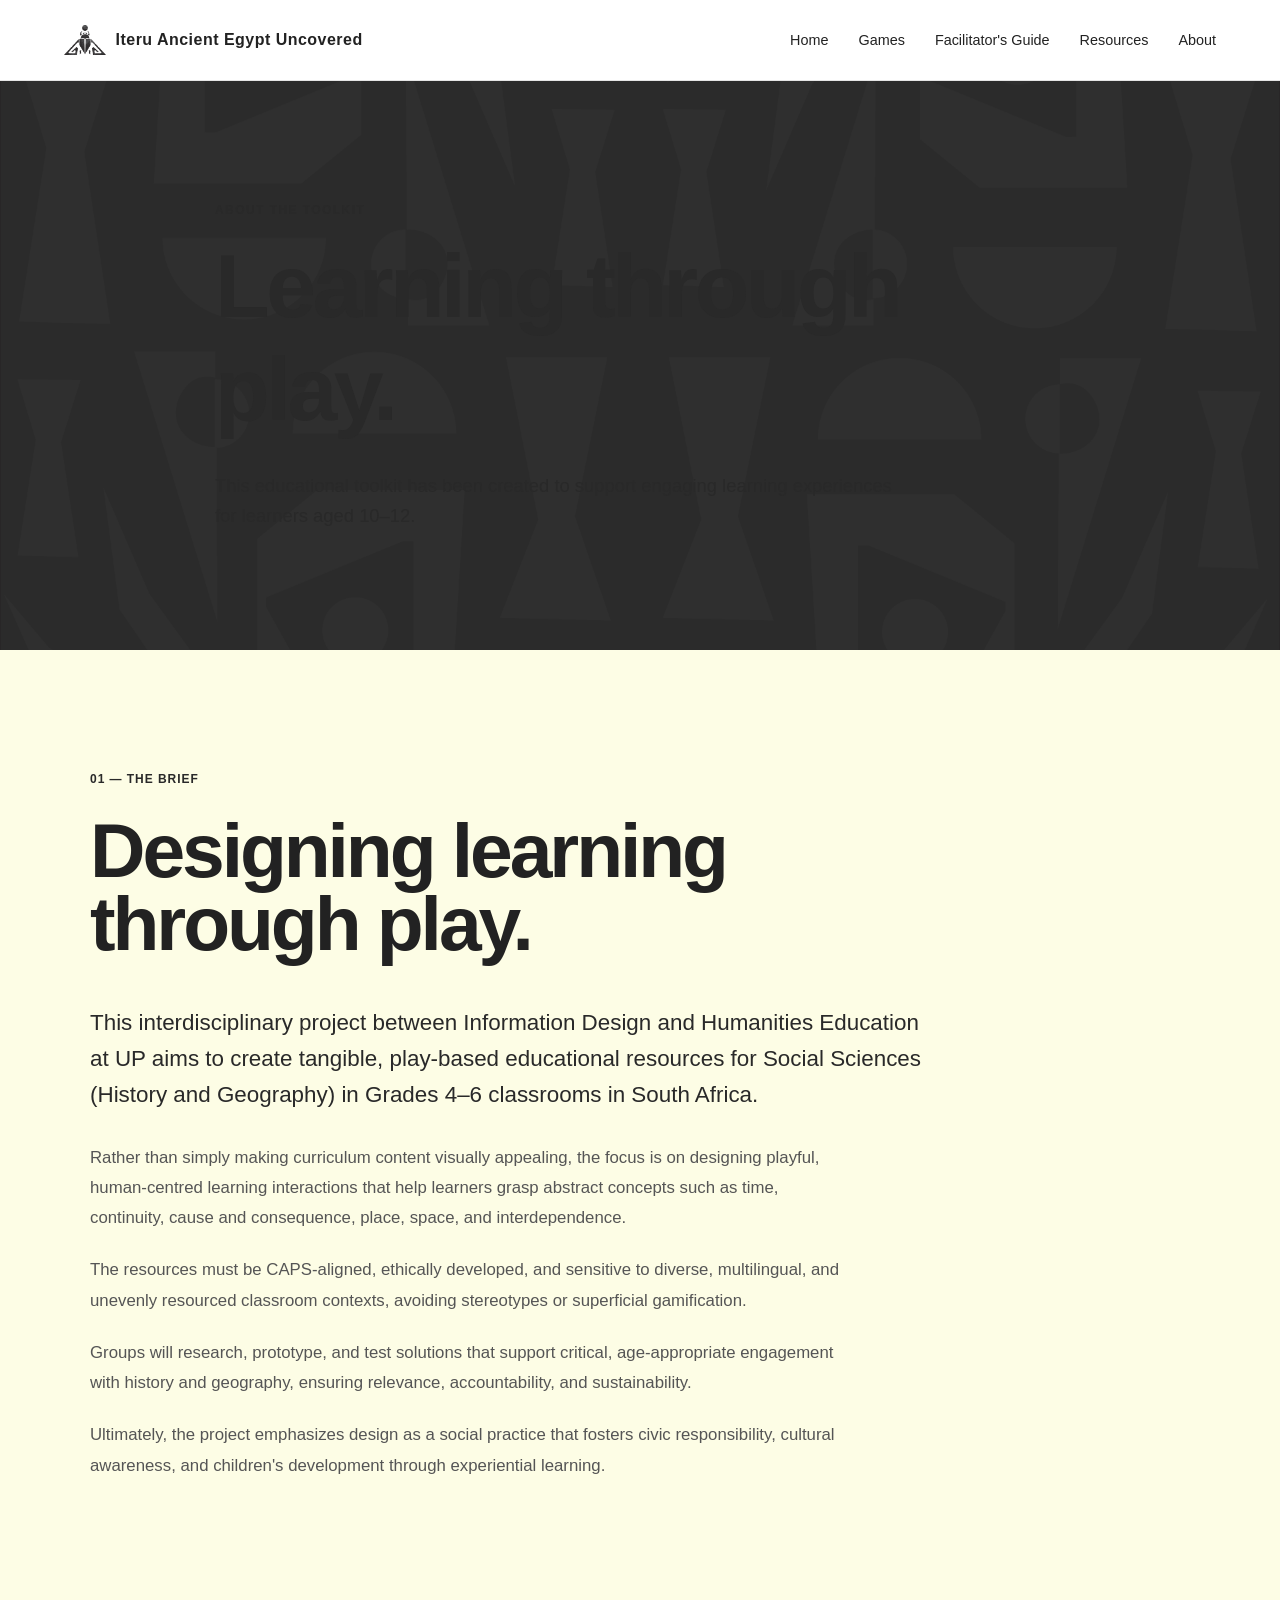
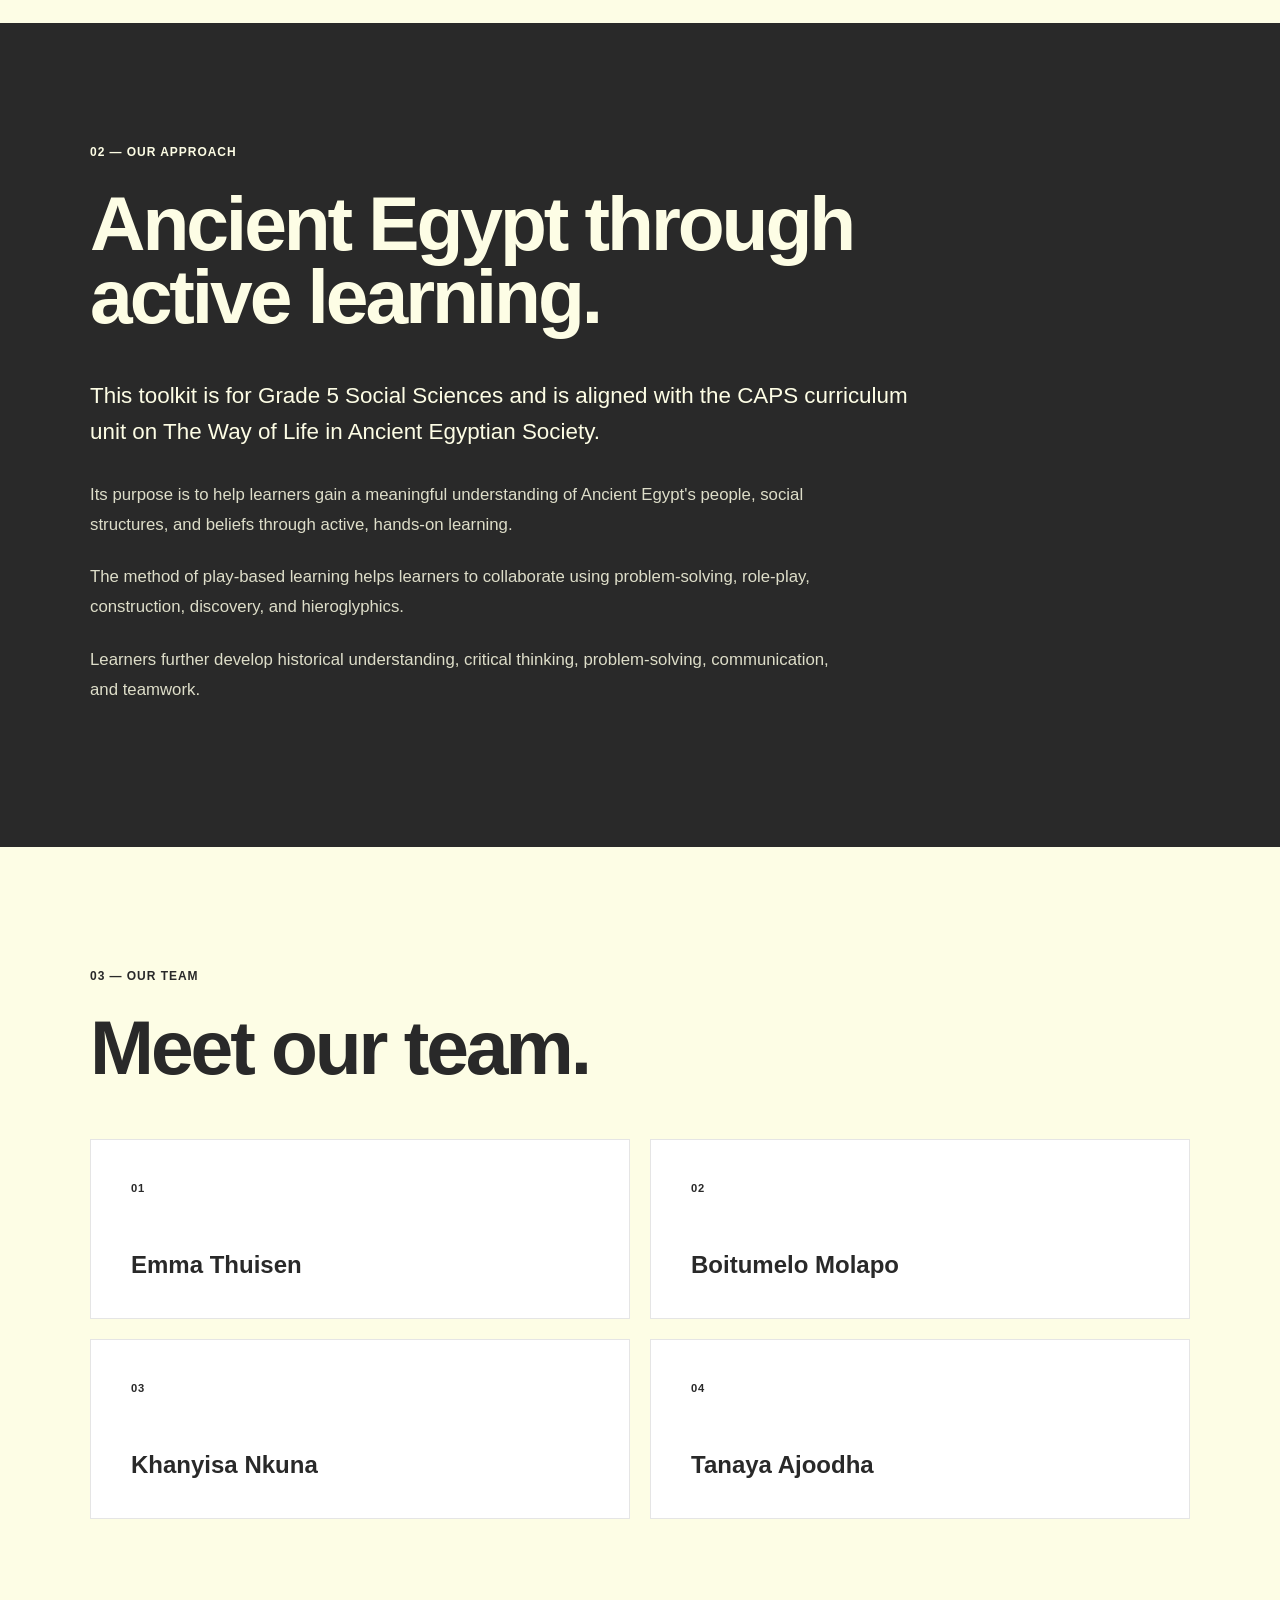
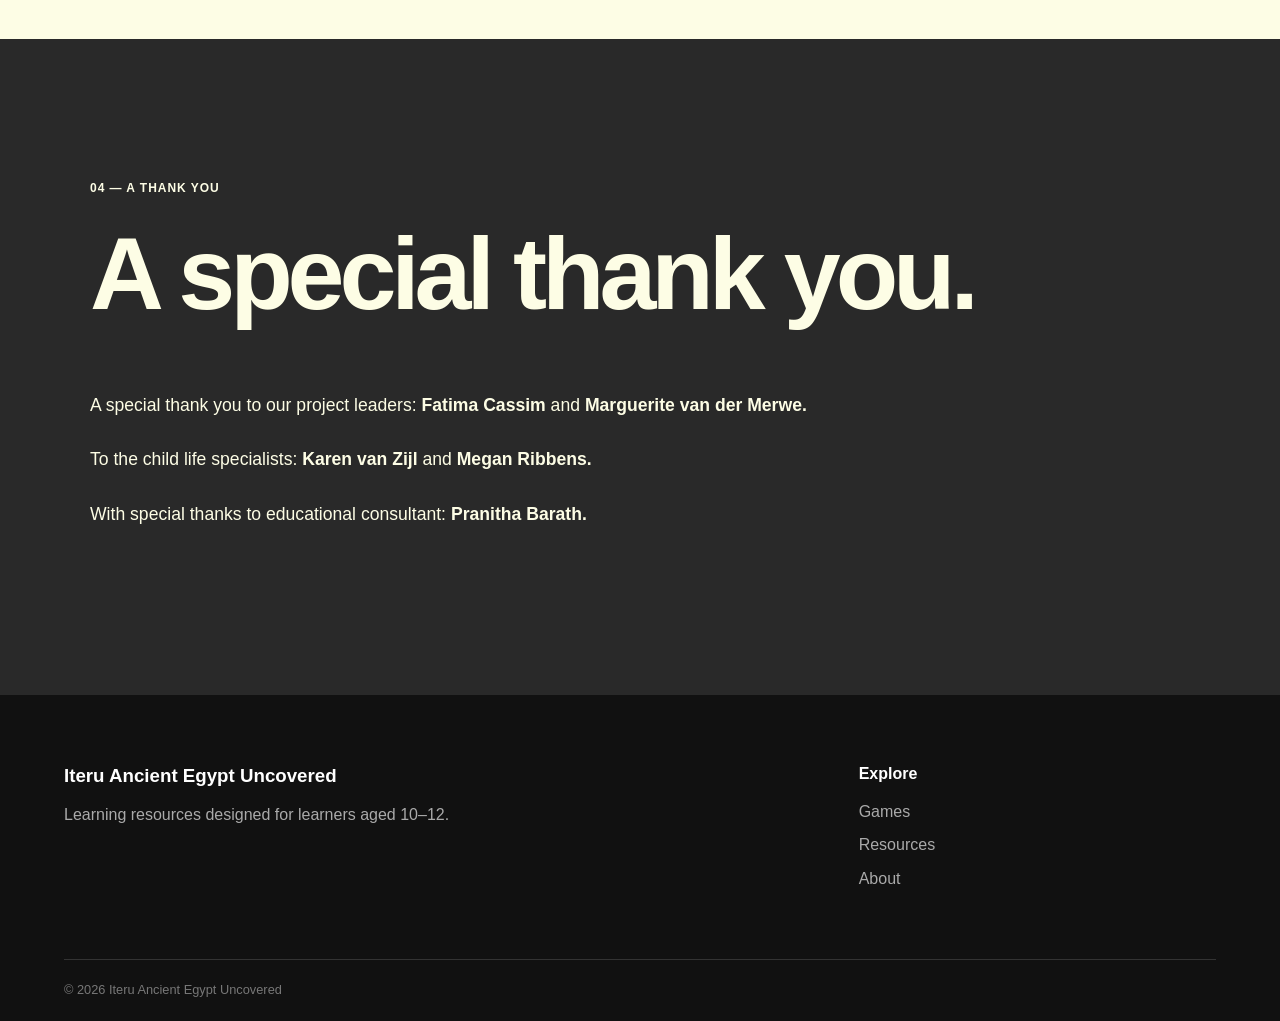
==== commit cfc99344: "Update about.html" ====
--- a/about.html
+++ b/about.html
@@ -12,7 +12,7 @@
 
 </head>
 
-<body>
+<body class="about-page">
 
 
     <!-- ========================================
--- a/css/style.css
+++ b/css/style.css
@@ -1,3 +1,20 @@
+/* ========================================
+   CUSTOM FONTS
+======================================== */
+
+@font-face {
+    font-family: "Avenir Next";
+    src: url("../Avenir.ttc") format("truetype");
+    font-weight: 400;
+    font-style: normal;
+}
+
+@font-face {
+    font-family: "Chelsea Market";
+    src: url("../Chelsea%20Market-Regular.ttf") format("truetype");
+    font-weight: 400;
+    font-style: normal;
+}
 /* ========================================
    RESET
 ======================================== */
@@ -13,7 +30,7 @@
 }
 
 body {
-    font-family: Arial, Helvetica, sans-serif;
+    font-family: "Avenir Next", Arial, Helvetica, sans-serif;
     color: #222;
     background: #f8f8f6;
     line-height: 1.6;
@@ -46,6 +63,7 @@
 h2,
 h3,
 h4 {
+    font-family: "Chelsea Market", Arial, sans-serif;
     line-height: 1.15;
 }
 
@@ -117,10 +135,10 @@
 
     padding: 14px 24px;
 
-    background: #414F9B;
+    background: #d5d8ec;
     color: #292929;
 
-    border: 1px solid #414F9B;
+    border: 1px solid #d5d8ec;
     border-radius: 4px;
 
     font-size: 0.9rem;
@@ -131,8 +149,8 @@
 
 .button:hover {
     background: transparent;
-    color: #FDFDE5;
-    border-color: #FDFDE5;
+    color: #d5d8ec;
+    border-color: #d5d8ec;
 }
 
 
@@ -140,12 +158,12 @@
 
 .button.secondary {
     background: transparent;
-    color: #414F9B;
-    border: 1px solid #414F9B;
+    color: #d5d8ec;
+    border: 1px solid #d5d8ec;
 }
 
 .button.secondary:hover {
-    background: #414F9B;
+    background: #d5d8ec;
     color: #292929;
 }
 
@@ -244,7 +262,7 @@
 .intro .eyebrow,
 .intro h1,
 .intro p {
-    color: #FDFDE5;
+    color: #292929;
 }
 
 .intro .section-container {
@@ -920,7 +938,7 @@
 
 .guide-content .eyebrow,
 .guide-content h2 {
-    color: #FDFDE5;
+    color: #292929;
 }
 
 .guide-content h2 {
@@ -1093,6 +1111,249 @@
 }
 
 /* ========================================
+   ABOUT PAGE — ITERU
+======================================== */
+
+
+/* ========================================
+   ABOUT SECTIONS
+======================================== */
+
+.about-section {
+    padding: 120px 0;
+    background: #FDFDE5;
+}
+
+.about-section .section-container {
+    max-width: 1100px;
+}
+
+
+/* SECTION LABEL */
+
+.about-section .eyebrow {
+    color: #292929;
+    font-weight: 700;
+    letter-spacing: 0.08em;
+    margin-bottom: 25px;
+}
+
+
+/* LARGE HEADINGS */
+
+.about-section h2 {
+    max-width: 850px;
+    font-size: clamp(2.8rem, 6vw, 5.5rem);
+    line-height: 0.95;
+    letter-spacing: -0.04em;
+    margin-bottom: 45px;
+}
+
+
+/* LARGE INTRODUCTORY TEXT */
+
+.about-large-text {
+    max-width: 850px;
+    font-size: 1.4rem;
+    line-height: 1.6;
+    color: #292929 !important;
+    margin-bottom: 30px;
+}
+
+
+/* NORMAL BODY TEXT */
+
+.about-section > .section-container > p:not(.eyebrow):not(.about-large-text) {
+    max-width: 760px;
+    font-size: 1.05rem;
+    line-height: 1.8;
+    color: #555;
+    margin-bottom: 22px;
+}
+
+
+/* ========================================
+   OUR APPROACH
+======================================== */
+
+.about-approach {
+    background: #292929;
+}
+
+.about-approach .eyebrow,
+.about-approach h2,
+.about-approach .about-large-text {
+    color: #FDFDE5 !important;
+}
+
+.about-approach > .section-container > p:not(.eyebrow):not(.about-large-text) {
+    color: #FDFDE5;
+    opacity: 0.85;
+}
+
+
+/* ========================================
+   APPROACH — PLAY METHODS
+======================================== */
+
+.about-approach::after {
+    content: "";
+    display: block;
+}
+
+.about-approach .section-container {
+    position: relative;
+}
+
+
+/* ========================================
+   OUR TEAM
+======================================== */
+
+.team-section {
+    background: #FDFDE5;
+}
+
+.team-section h2 {
+    color: #292929;
+}
+
+.team-grid {
+    display: grid;
+    grid-template-columns: repeat(2, 1fr);
+    gap: 20px;
+    margin-top: 55px;
+}
+
+.team-card {
+    background: #ffffff;
+    padding: 40px;
+    min-height: 180px;
+    display: flex;
+    flex-direction: column;
+    justify-content: space-between;
+    border: 1px solid #e5e5e5;
+    transition: transform 0.25s ease,
+                box-shadow 0.25s ease;
+}
+
+.team-card:hover {
+    transform: translateY(-5px);
+    box-shadow: 0 15px 35px rgba(0, 0, 0, 0.08);
+}
+
+.team-card span {
+    font-size: 0.7rem;
+    font-weight: 700;
+    letter-spacing: 0.08em;
+    color: #292929;
+}
+
+.team-card h3 {
+    font-size: 1.5rem;
+    color: #292929;
+    margin: 0;
+}
+
+
+/* ========================================
+   THANK YOU
+======================================== */
+
+.about-thank-you {
+    padding: 140px 0;
+    background: #292929;
+}
+
+.about-thank-you .section-container {
+    max-width: 1100px;
+}
+
+.about-thank-you .eyebrow {
+    color: #FDFDE5;
+    font-weight: 700;
+    letter-spacing: 0.08em;
+    margin-bottom: 30px;
+}
+
+.about-thank-you h2 {
+    max-width: 900px;
+    color: #FDFDE5;
+    font-size: clamp(3.5rem, 8vw, 7rem);
+    line-height: 0.9;
+    letter-spacing: -0.05em;
+    margin-bottom: 70px;
+}
+
+
+/* THANK YOU TEXT */
+
+.thank-you-content {
+    max-width: 750px;
+}
+
+.thank-you-content p {
+    color: #FDFDE5;
+    font-size: 1.1rem;
+    line-height: 1.7;
+    margin-bottom: 25px;
+}
+
+.thank-you-content strong {
+    color: #FDFDE5;
+}
+
+
+/* ========================================
+   ABOUT PAGE — RESPONSIVE
+======================================== */
+
+@media (max-width: 800px) {
+
+    .about-section {
+        padding: 80px 0;
+    }
+
+    .about-section h2 {
+        font-size: 3rem;
+    }
+
+    .about-large-text {
+        font-size: 1.15rem;
+    }
+
+    .team-grid {
+        grid-template-columns: 1fr;
+    }
+
+    .about-thank-you {
+        padding: 90px 0;
+    }
+
+    .about-thank-you h2 {
+        font-size: 4rem;
+    }
+
+}
+
+
+@media (max-width: 500px) {
+
+    .about-section h2 {
+        font-size: 2.5rem;
+    }
+
+    .about-thank-you h2 {
+        font-size: 3.2rem;
+    }
+
+    .team-card {
+        padding: 30px;
+    }
+
+}
+
+/* ========================================
    FACILITATOR GUIDE PAGE
 ======================================== */
 
@@ -1338,3 +1599,25 @@
     background-image: none !important;
     background-color: #ffffff;
 }
+
+/* ========================================
+   GAMES PAGE — HEADING COLOUR
+======================================== */
+
+.games-page .games-preview .eyebrow,
+.games-page .games-preview h1,
+.games-page .games-preview h2,
+.games-page .games-preview h3 {
+    color: #FDFDE5 !important;
+}
+
+/* ========================================
+   RESOURCES PAGE — HEADING COLOUR
+======================================== */
+
+.resources-page .eyebrow,
+.resources-page h1,
+.resources-page h2,
+.resources-page h3 {
+    color: #FDFDE5 !important;
+}
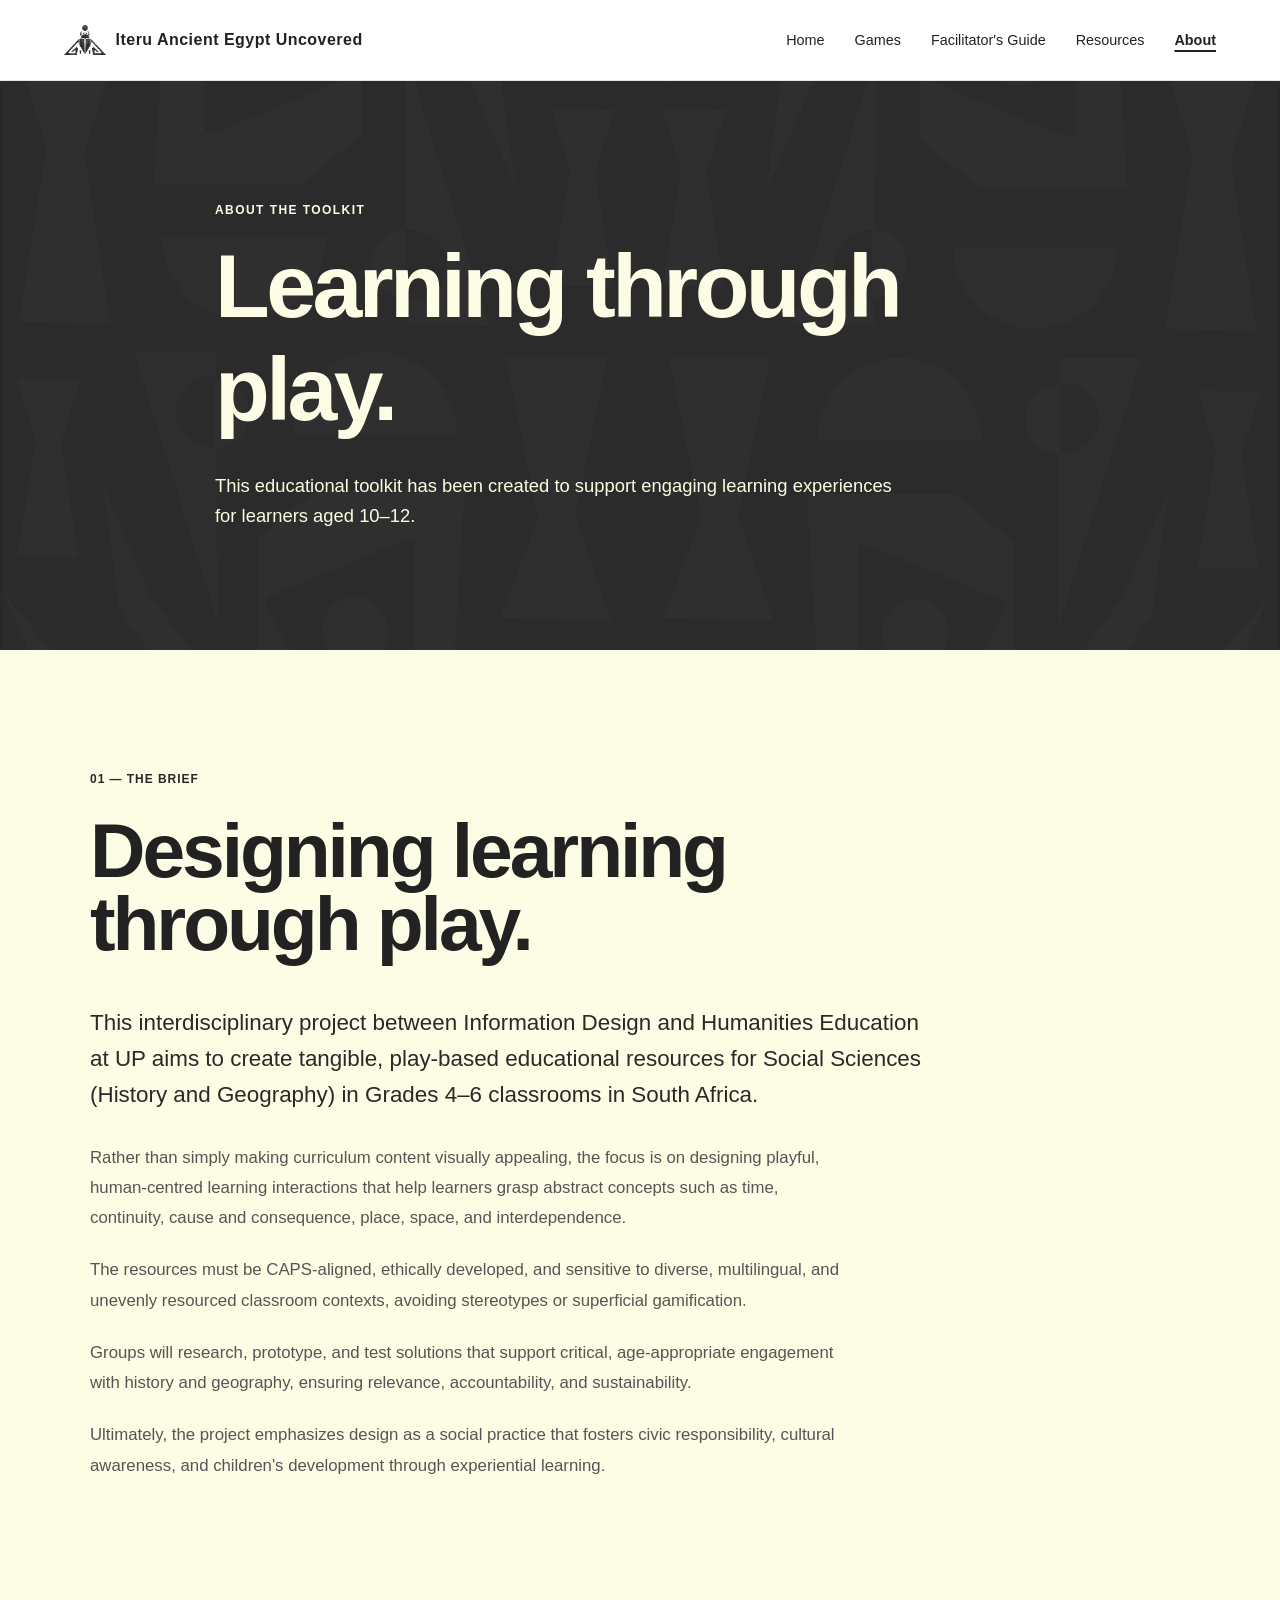
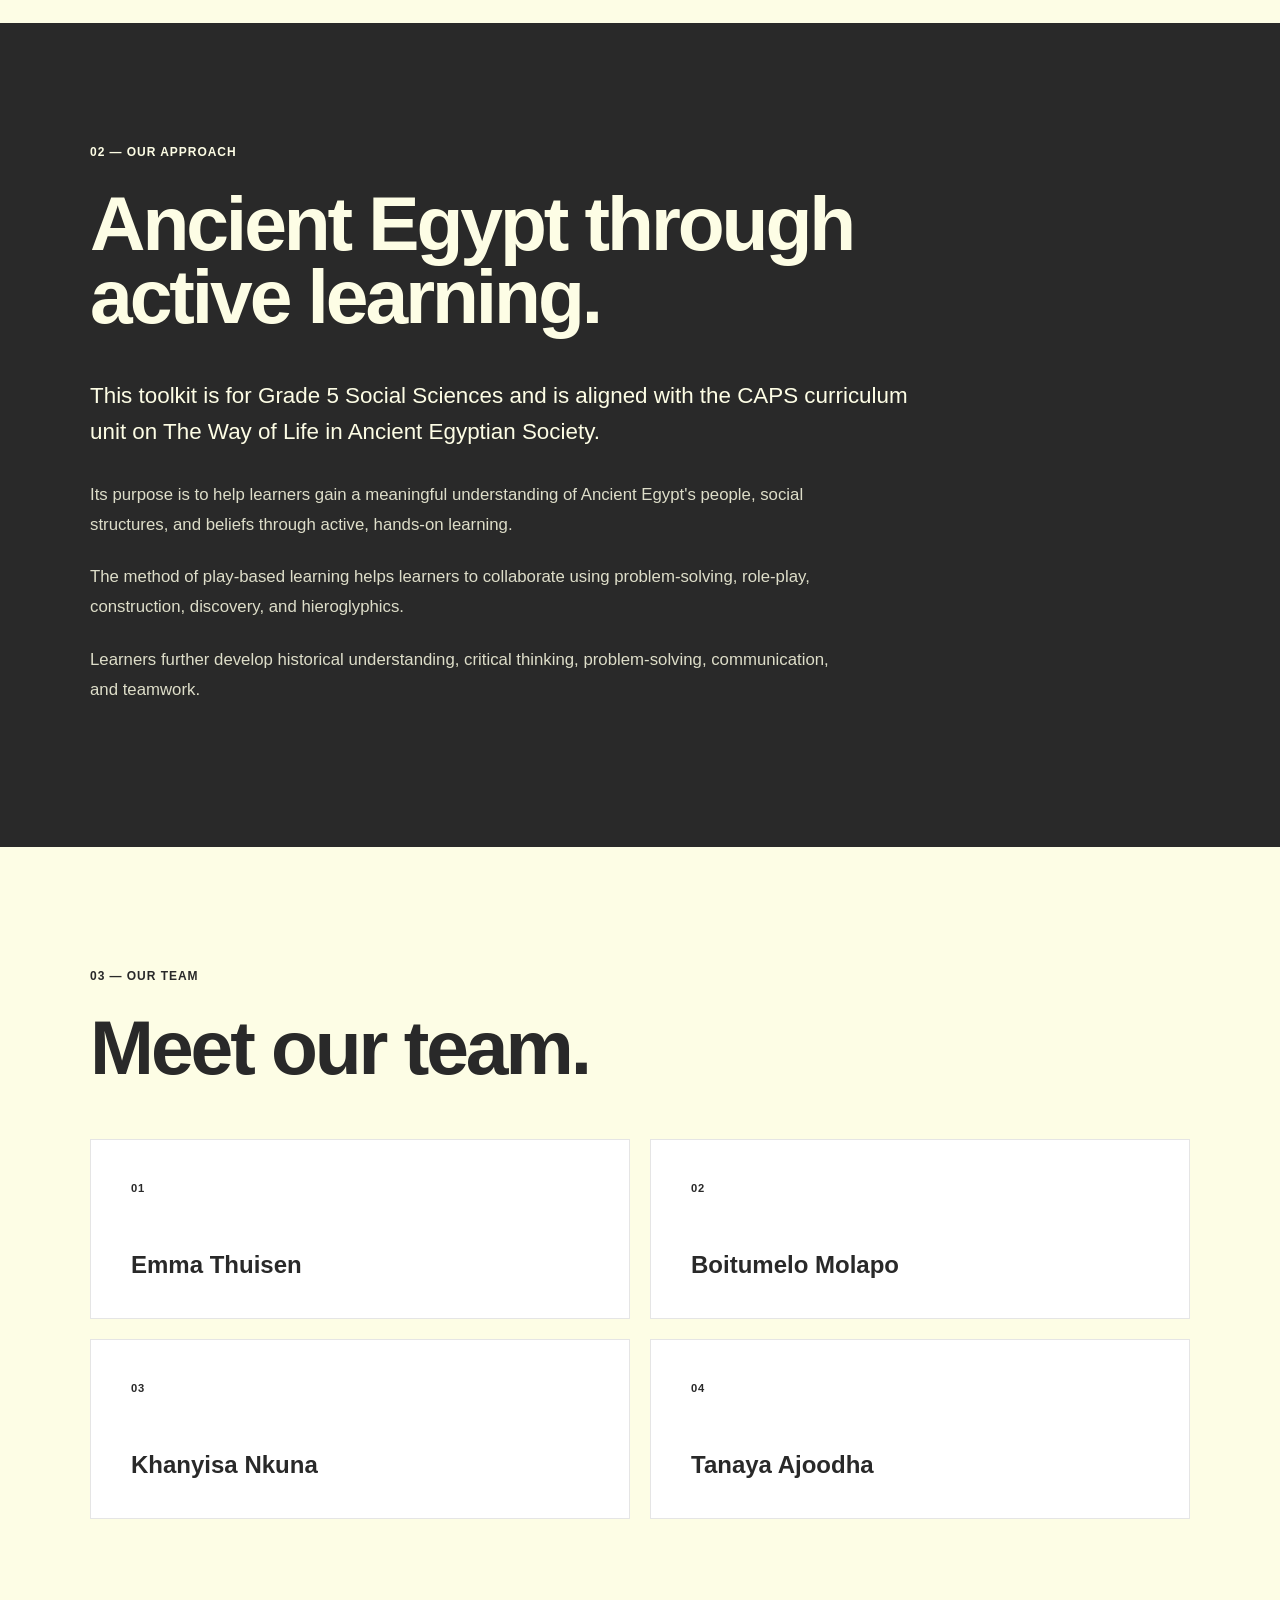
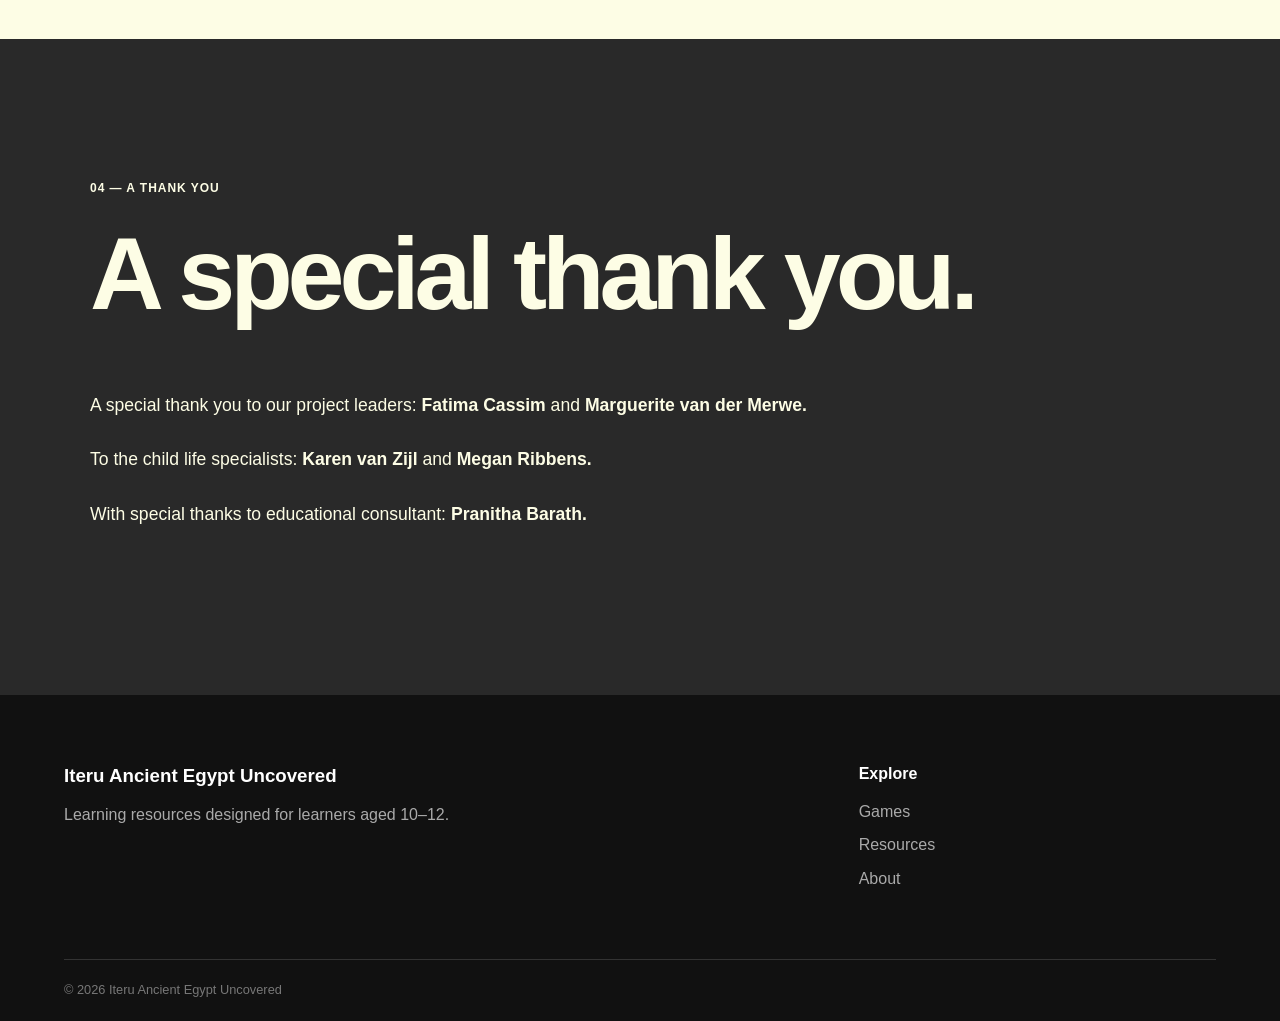
==== commit 6ae0b87d: "Update about.html" ====
--- a/about.html
+++ b/about.html
@@ -55,9 +55,9 @@
                 </li>
 
                 <li>
-                    <a href="about.html">
-                        About
-                    </a>
+                    <a href="about.html" class="active">
+    About
+</a>
                 </li>
 
             </ul>
--- a/css/style.css
+++ b/css/style.css
@@ -1601,23 +1601,58 @@
 }
 
 /* ========================================
-   GAMES PAGE — HEADING COLOUR
-======================================== */
-
-.games-page .games-preview .eyebrow,
-.games-page .games-preview h1,
-.games-page .games-preview h2,
-.games-page .games-preview h3 {
+   PAGE HEADING COLOURS
+======================================== */
+
+/* ========================================
+   GAMES PAGE COLOURS
+======================================== */
+
+/* GAMES PAGE HEADER */
+.games-page .intro .eyebrow,
+.games-page .intro h1,
+.games-page .intro p {
     color: #FDFDE5 !important;
 }
 
-/* ========================================
-   RESOURCES PAGE — HEADING COLOUR
-======================================== */
-
+
+/* GAME CARD TEXT */
+.games-page .game-content h3,
+.games-page .game-content p,
+.games-page .game-content .game-number,
+.games-page .game-content a {
+    color: #292929 !important;
+}
+
+/* ========================================
+   RESOURCES COLOURS
+======================================== */
+
+/* RESOURCES */
 .resources-page .eyebrow,
 .resources-page h1,
 .resources-page h2,
 .resources-page h3 {
     color: #FDFDE5 !important;
 }
+/* ========================================
+   ABOUT COLOURS
+======================================== */
+/* ABOUT HEADER */
+.about-page .intro .eyebrow,
+.about-page .intro h1,
+.about-page .intro p {
+    color: #FDFDE5 !important;
+}
+
+/* ========================================
+   ACTIVE NAVIGATION LINK
+======================================== */
+
+.nav-links a.active {
+    font-weight: 700;
+    text-decoration: underline;
+    text-decoration-thickness: 2px;
+    text-underline-offset: 5px;
+}
+
